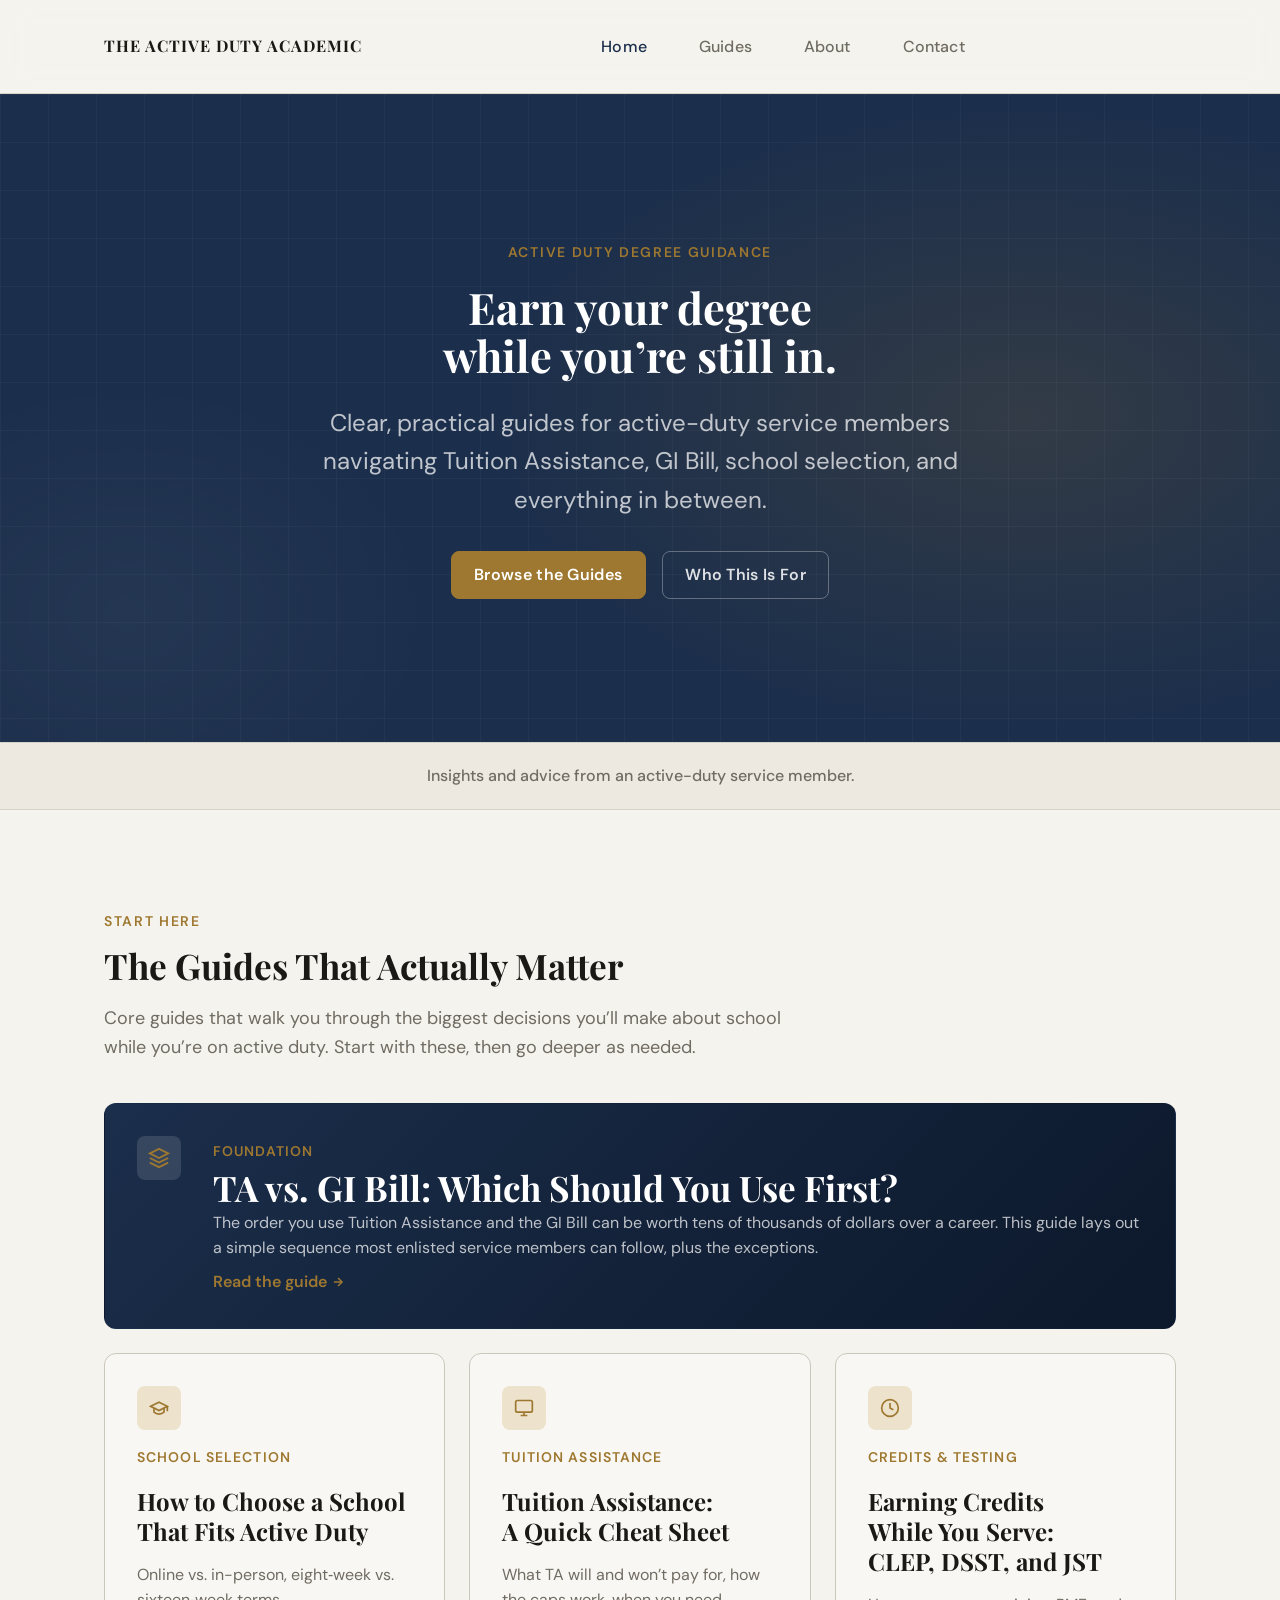
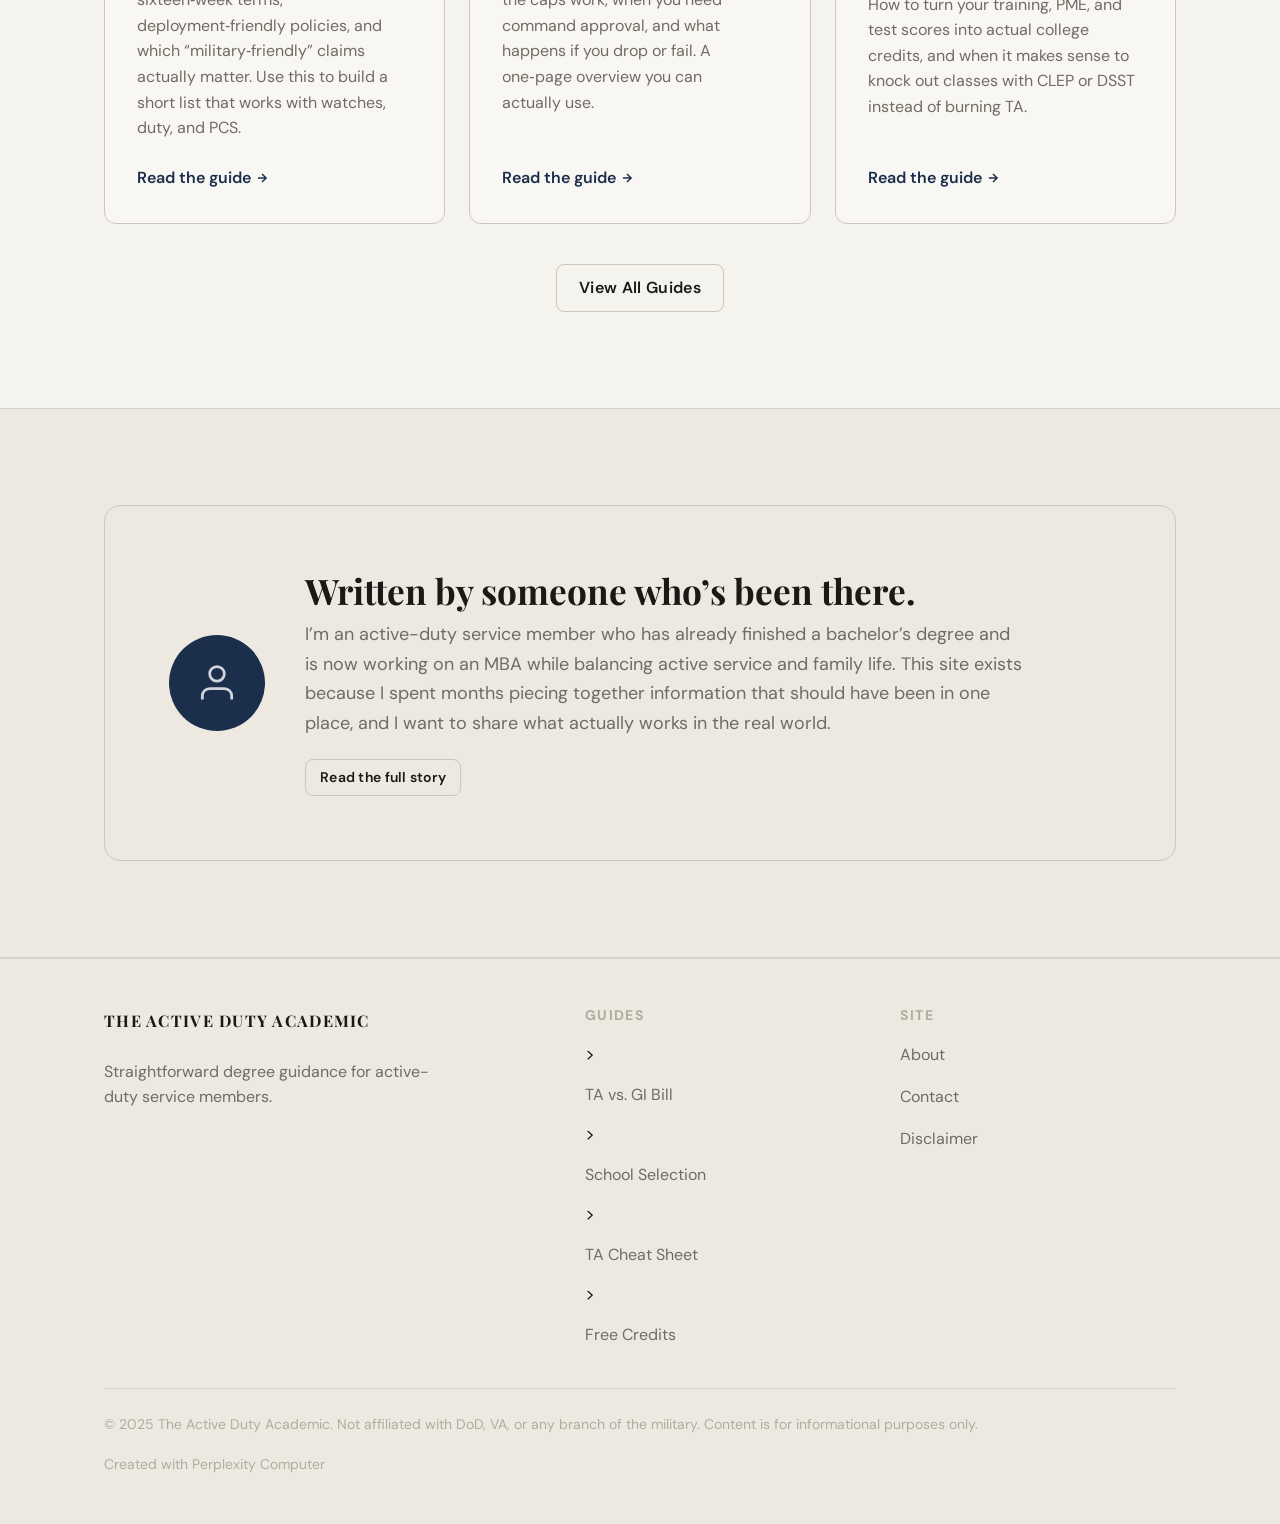
==== index.html @ 50d26c68 "changes to index footer" ====
<!DOCTYPE html>
<html lang="en" data-theme="">
<head>
  <meta name="generator" content="Perplexity Computer">
  <meta name="author" content="Perplexity Computer">
  <meta property="og:see_also" content="https://www.perplexity.ai/computer">
  <link rel="author" href="https://www.perplexity.ai/computer">
  <meta charset="UTF-8" />
  <meta name="viewport" content="width=device-width, initial-scale=1.0" />
  <title>The Active Duty Academic | Degree Guidance for Service Members</title>
  <meta
    name="description"
    content="Straightforward degree guidance for active-duty service members. Navigate TA, GI Bill, school selection, and more without the runaround."
  />

  <meta property="og:title" content="The Active Duty Academic" />
  <meta
    property="og:description"
    content="Straightforward degree guidance for active-duty service members."
  />
  <meta property="og:type" content="website" />
  <meta property="og:url" content="https://theactivedutyacademic.com" />

  <link rel="preconnect" href="https://fonts.googleapis.com" />
  <link rel="preconnect" href="https://fonts.gstatic.com" crossorigin />
  <link
    href="https://fonts.googleapis.com/css2?family=Playfair+Display:wght@600;700&family=DM+Sans:wght@300;400;500;600;700&display=swap"
    rel="stylesheet"
  />

  <link rel="stylesheet" href="assets/style.css" />

  <script type="application/ld+json">
    {
      "@context": "https://schema.org",
      "@type": "WebSite",
      "name": "The Active Duty Academic",
      "url": "https://theactivedutyacademic.com",
      "description": "Degree guidance for active-duty service members",
      "creator": {
        "@type": "SoftwareApplication",
        "name": "Perplexity Computer",
        "url": "https://www.perplexity.ai/computer"
      }
    }
  </script>
</head>
<body>
  <!-- HEADER -->
  <header class="site-header" id="site-header">
    <div class="container">
      <nav class="nav-inner" aria-label="Main navigation">
        <a href="index.html" class="site-logo" aria-label="The Active Duty Academic Home">
          <span class="site-logo-wordmark">The Active Duty Academic</span>
        </a>

        <ul class="nav-links" id="nav-links" role="list">
          <li><a href="index.html" class="active">Home</a></li>
          <!-- Scrolls down to the core guides section on this page -->
          <li><a href="index.html#core-guides">Guides</a></li>
          <li><a href="about.html">About</a></li>
          <li><a href="contact.html">Contact</a></li>
        </ul>

        <div class="nav-actions">
          <button
            class="menu-toggle"
            id="menu-toggle"
            aria-label="Open navigation menu"
            aria-expanded="false"
            aria-controls="nav-links"
          >
            <svg width="22" height="22" viewBox="0 0 24 24" fill="none" stroke="currentColor" stroke-width="2" aria-hidden="true">
              <path d="M4 6h16M4 12h16M4 18h16"></path>
            </svg>
          </button>
        </div>
      </nav>
    </div>
  </header>

  <main>
    <!-- HERO -->
    <section class="hero">
      <div class="container">
        <div class="hero-inner">
          <div class="hero-content">
            <span class="hero-eyebrow">Active Duty Degree Guidance</span>
            <h1 class="hero-title">Earn your degree while you’re still in.</h1>
            <p class="hero-subtitle">
              Clear, practical guides for active-duty service members navigating Tuition Assistance, GI Bill,
              school selection, and everything in between.
            </p>

            <div class="hero-actions">
              <!-- Scrolls to guides section on this page -->
              <a href="#core-guides" class="btn btn-primary">Browse the Guides</a>
              <a href="about.html" class="btn btn-outline">Who This Is For</a>
            </div>
          </div>
        </div>
      </div>
    </section>

    <!-- TRUST BAR -->
    <div class="trust-bar">
      <div class="container">
        <p class="trust-single-line">
          Insights and advice from an active-duty service member.
        </p>
      </div>
    </div>

    <!-- CORE GUIDES -->
    <section class="section" id="core-guides">
      <div class="container">
        <div class="section-header reveal">
          <span class="section-eyebrow">Start Here</span>
          <h2 class="section-title">The Guides That Actually Matter</h2>
          <p class="section-subtitle">
            Core guides that walk you through the biggest decisions you’ll make about school while you’re on active duty.
            Start with these, then go deeper as needed.
          </p>
        </div>

        <div class="guides-grid">
          <!-- Featured card: TA vs GI Bill -->
          <article class="guide-card guide-card--featured reveal">
            <div>
              <div class="guide-card-icon">
                <svg width="22" height="22" viewBox="0 0 24 24" fill="none" stroke="currentColor" stroke-width="2" aria-hidden="true">
                  <path d="M12 2L2 7l10 5 10-5-10-5z"></path>
                  <path d="M2 17l10 5 10-5"></path>
                  <path d="M2 12l10 5 10-5"></path>
                </svg>
              </div>
            </div>
            <div>
              <span class="guide-card-tag">Foundation</span>
              <h3 class="guide-card-title">TA vs. GI Bill: Which Should You Use First?</h3>
              <p class="guide-card-excerpt">
                The order you use Tuition Assistance and the GI Bill can be worth tens of thousands of dollars over a career.
                This guide lays out a simple sequence most enlisted service members can follow, plus the exceptions.
              </p>
              <a href="Posts/ta-vs-gi-bill.html" class="guide-card-link">
                Read the guide
                <svg width="14" height="14" viewBox="0 0 24 24" fill="none" stroke="currentColor" stroke-width="2.5" aria-hidden="true">
                  <path d="M5 12h14M12 5l7 7-7 7"></path>
                </svg>
              </a>
            </div>
          </article>

          <!-- School Selection card -->
          <article class="guide-card reveal">
            <div class="guide-card-icon">
              <svg width="20" height="20" viewBox="0 0 24 24" fill="none" stroke="currentColor" stroke-width="2" aria-hidden="true">
                <path d="M22 10v6M2 10l10-5 10 5-10 5-10-5z"></path>
                <path d="M6 12v5c3 3 9 3 12 0v-5"></path>
              </svg>
            </div>
            <span class="guide-card-tag">School Selection</span>
            <h3 class="guide-card-title">How to Choose a School That Fits Active Duty</h3>
            <p class="guide-card-excerpt">
              Online vs. in-person, eight‑week vs. sixteen‑week terms, deployment‑friendly policies, and which “military‑friendly” claims actually matter.
              Use this to build a short list that works with watches, duty, and PCS.
            </p>
            <a href="Posts/school-selection.html" class="guide-card-link">
              Read the guide
              <svg width="14" height="14" viewBox="0 0 24 24" fill="none" stroke="currentColor" stroke-width="2.5" aria-hidden="true">
                <path d="M5 12h14M12 5l7 7-7 7"></path>
              </svg>
            </a>
          </article>

          <!-- TA cheat sheet card -->
          <article class="guide-card reveal">
            <div class="guide-card-icon">
              <svg width="20" height="20" viewBox="0 0 24 24" fill="none" stroke="currentColor" stroke-width="2" aria-hidden="true">
                <rect x="2" y="3" width="20" height="14" rx="2"></rect>
                <path d="M8 21h8M12 17v4"></path>
              </svg>
            </div>
            <span class="guide-card-tag">Tuition Assistance</span>
            <h3 class="guide-card-title">Tuition Assistance: A Quick Cheat Sheet</h3>
            <p class="guide-card-excerpt">
              What TA will and won’t pay for, how the caps work, when you need command approval, and what happens if you drop or fail.
              A one‑page overview you can actually use.
            </p>
            <a href="Posts/ta-how-it-works.html" class="guide-card-link">
              Read the guide
              <svg width="14" height="14" viewBox="0 0 24 24" fill="none" stroke="currentColor" stroke-width="2.5" aria-hidden="true">
                <path d="M5 12h14M12 5l7 7-7 7"></path>
              </svg>
            </a>
          </article>

          <!-- Credits & Testing card (placeholder) -->
          <article class="guide-card reveal">
            <div class="guide-card-icon">
              <svg width="20" height="20" viewBox="0 0 24 24" fill="none" stroke="currentColor" stroke-width="2" aria-hidden="true">
                <circle cx="12" cy="12" r="10"></circle>
                <polyline points="12 6 12 12 16 14"></polyline>
              </svg>
            </div>
            <span class="guide-card-tag">Credits &amp; Testing</span>
            <h3 class="guide-card-title">Earning Credits While You Serve: CLEP, DSST, and JST</h3>
            <p class="guide-card-excerpt">
              How to turn your training, PME, and test scores into actual college credits, and when it makes sense to knock out classes with CLEP or DSST instead of burning TA.
            </p>
            <a href="#" class="guide-card-link">
              Read the guide
              <svg width="14" height="14" viewBox="0 0 24 24" fill="none" stroke="currentColor" stroke-width="2.5" aria-hidden="true">
                <path d="M5 12h14M12 5l7 7-7 7"></path>
              </svg>
            </a>
          </article>
        </div>

        <div style="margin-top: var(--space-10); text-align: center;">
          <a href="#core-guides" class="btn btn-outline">View All Guides</a>
        </div>
      </div>
    </section>

    <!-- ABOUT STRIP -->
    <section class="section" style="background: var(--color-surface-offset); border-block: 1px solid var(--color-divider);">
      <div class="container">
        <div class="about-strip reveal">
          <div class="about-strip-avatar">
            <svg width="44" height="44" viewBox="0 0 24 24" fill="none" stroke="currentColor" stroke-width="1.5" aria-hidden="true">
              <path d="M20 21v-2a4 4 0 0 0-4-4H8a4 4 0 0 0-4 4v2"></path>
              <circle cx="12" cy="7" r="4"></circle>
            </svg>
          </div>
          <div class="about-strip-content">
            <h2 class="about-strip-name">Written by someone who’s been there.</h2>
            <p class="about-strip-bio">
              I’m an active-duty service member who has already finished a bachelor’s degree and is now working on an MBA
              while balancing active service and family life. This site exists because I spent months piecing together
              information that should have been in one place, and I want to share what actually works in the real world.
            </p>
            <a href="about.html" class="btn btn-outline btn-sm">Read the full story</a>
          </div>
        </div>
      </div>
    </section>
  </main>

  <!-- FOOTER -->
  <footer class="site-footer">
    <div class="container">
      <div class="footer-inner">
        <div class="footer-brand">
          <a href="index.html" class="site-logo" style="display: inline-flex; margin-bottom: var(--space-3);">
            <span class="site-logo-wordmark footer-logo-wordmark">The Active Duty Academic</span>
          </a>
          <p>Straightforward degree guidance for active-duty service members.</p>
        </div>

        <div class="footer-col">
  <h4 class="footer-heading">Guides</h4>
  <ul class="footer-links">
    ><a href="Posts/ta-vs-gi-bill.html">TA vs. GI Bill</a></li>
    ><a href="Posts/school-selection.html">School Selection</a></li>
    ><a href="Posts/ta-how-it-works.html">TA Cheat Sheet</a></li>
    ><a href="#">Free Credits</a></li>
  </ul>
</div>

        <div class="footer-col">
          <h4>Site</h4>
          <ul role="list">
            <li><a href="about.html">About</a></li>
            <li><a href="contact.html">Contact</a></li>
            <li><a href="disclaimer.html">Disclaimer</a></li>
          </ul>
        </div>
      </div>

      <div class="footer-bottom">
        <p id="disclaimer">
          &copy; 2025 The Active Duty Academic. Not affiliated with DoD, VA, or any branch of the military.
          Content is for informational purposes only.
        </p>
        <a href="https://www.perplexity.ai/computer" target="_blank" rel="noopener noreferrer">Created with Perplexity Computer</a>
      </div>
    </div>
  </footer>

  <script>
    // Lock site to light theme
    document.documentElement.setAttribute("data-theme", "light");

    // Sticky header shadow
    const header = document.getElementById("site-header");
    window.addEventListener(
      "scroll",
      () => {
        header.classList.toggle("scrolled", window.scrollY > 8);
      },
      { passive: true }
    );

    // Mobile menu
    const menuToggle = document.getElementById("menu-toggle");
    const navLinks = document.getElementById("nav-links");
    if (menuToggle && navLinks) {
      menuToggle.addEventListener("click", () => {
        const open = navLinks.classList.toggle("open");
        menuToggle.setAttribute("aria-expanded", String(open));
      });
    }

    // Scroll reveal
    const observer = new IntersectionObserver(
      (entries) => {
        entries.forEach((e) => {
          if (e.isIntersecting) {
            e.target.classList.add("visible");
            observer.unobserve(e.target);
          }
        });
      },
      { threshold: 0.12 }
    );

    document.querySelectorAll(".reveal").forEach((el) => observer.observe(el));
  </script>
</body>
</html>
---- assets/style.css ----
/*
  THE ACTIVE DUTY ACADEMIC
  Global Stylesheet
  Brand: Authoritative / peer-to-peer / clear, no-fluff
  Palette: Navy ink / warm sand / brass accent
  Fonts: Playfair Display (display), DM Sans (body)
*/

/* =========================
   DESIGN TOKENS
========================= */
:root {
  --text-xs: clamp(0.75rem, 0.7rem + 0.25vw, 0.875rem);
  --text-sm: clamp(0.875rem, 0.8rem + 0.35vw, 1rem);
  --text-base: clamp(1rem, 0.95rem + 0.25vw, 1.125rem);
  --text-lg: clamp(1.125rem, 1rem + 0.75vw, 1.5rem);
  --text-xl: clamp(1.5rem, 1.2rem + 1.25vw, 2.25rem);
  --text-2xl: clamp(2rem, 1.2rem + 2.5vw, 3.5rem);
  --text-3xl: clamp(2.5rem, 1rem + 4vw, 5rem);
  --text-hero: clamp(3rem, 0.5rem + 7vw, 8rem);

  --space-1: 0.25rem;
  --space-2: 0.5rem;
  --space-3: 0.75rem;
  --space-4: 1rem;
  --space-5: 1.25rem;
  --space-6: 1.5rem;
  --space-8: 2rem;
  --space-10: 2.5rem;
  --space-12: 3rem;
  --space-16: 4rem;
  --space-20: 5rem;
  --space-24: 6rem;
  --space-32: 8rem;

  --radius-sm: 0.25rem;
  --radius-md: 0.5rem;
  --radius-lg: 0.75rem;
  --radius-xl: 1rem;
  --radius-full: 9999px;

  --transition-interactive: 180ms cubic-bezier(0.16, 1, 0.3, 1);

  --content-narrow: 640px;
  --content-default: 960px;
  --content-wide: 1200px;

  --font-display: "Playfair Display", Georgia, serif;
  --font-body: "DM Sans", "Helvetica Neue", sans-serif;
}

/* LIGHT MODE */
:root,
[data-theme="light"] {
  --color-bg: #f5f3ee;
  --color-surface: #f9f7f3;
  --color-surface-2: #fdfcfa;
  --color-surface-offset: #ede9e1;
  --color-surface-offset-2: #e4dfd5;
  --color-divider: #d8d3c8;
  --color-border: #ccc7bb;

  --color-text: #1a1915;
  --color-text-muted: #706c63;
  --color-text-faint: #b0ac9f;
  --color-text-inverse: #f9f7f3;

  --color-primary: #1b2e4b;
  --color-primary-hover: #142338;
  --color-primary-active: #0d1824;
  --color-primary-highlight: #c8d3e0;

  --color-accent: #9e7830;
  --color-accent-hover: #7d5e24;
  --color-accent-active: #5c4519;
  --color-accent-highlight: #ede2cc;

  --color-success: #2e6b3e;
  --color-error: #8b2530;

  --shadow-sm: 0 1px 3px rgba(26, 25, 21, 0.07);
  --shadow-md: 0 4px 12px rgba(26, 25, 21, 0.1);
  --shadow-lg: 0 12px 32px rgba(26, 25, 21, 0.14);
}

/* DARK MODE (not used, but kept for future-proofing) */
[data-theme="dark"] {
  --color-bg: #10131a;
  --color-surface: #151a23;
  --color-surface-2: #1b212c;
  --color-surface-offset: #1e2535;
  --color-surface-offset-2: #232b3d;
  --color-divider: #252d3d;
  --color-border: #2e3850;

  --color-text: #d4d0c8;
  --color-text-muted: #a6a196;
  --color-text-faint: #737068;
  --color-text-inverse: #1a1915;

  --color-primary: #5b7fa8;
  --color-primary-hover: #4a6a8f;
  --color-primary-active: #385475;
  --color-primary-highlight: #1e2d3d;

  --color-accent: #c4994a;
  --color-accent-hover: #d4ab5d;
  --color-accent-active: #e0bf78;
  --color-accent-highlight: #2e2516;

  --color-success: #4e9960;
  --color-error: #c4545a;

  --shadow-sm: 0 1px 3px rgba(0, 0, 0, 0.25);
  --shadow-md: 0 4px 12px rgba(0, 0, 0, 0.35);
  --shadow-lg: 0 12px 32px rgba(0, 0, 0, 0.45);
}

@media (prefers-color-scheme: dark) {
  :root:not([data-theme]) {
    --color-bg: #10131a;
    --color-surface: #151a23;
    --color-surface-2: #1b212c;
    --color-surface-offset: #1e2535;
    --color-surface-offset-2: #232b3d;
    --color-divider: #252d3d;
    --color-border: #2e3850;

    --color-text: #d4d0c8;
    --color-text-muted: #a6a196;
    --color-text-faint: #737068;
    --color-text-inverse: #1a1915;

    --color-primary: #5b7fa8;
    --color-primary-hover: #4a6a8f;
    --color-primary-active: #385475;
    --color-primary-highlight: #1e2d3d;

    --color-accent: #c4994a;
    --color-accent-hover: #d4ab5d;
    --color-accent-active: #e0bf78;
    --color-accent-highlight: #2e2516;

    --color-success: #4e9960;
    --color-error: #c4545a;

    --shadow-sm: 0 1px 3px rgba(0, 0, 0, 0.25);
    --shadow-md: 0 4px 12px rgba(0, 0, 0, 0.35);
    --shadow-lg: 0 12px 32px rgba(0, 0, 0, 0.45);
  }
}

/* =========================
   BASE RESET
========================= */
*,
*::before,
*::after {
  box-sizing: border-box;
  margin: 0;
  padding: 0;
}

html {
  -webkit-text-size-adjust: none;
  -moz-text-size-adjust: none;
  text-size-adjust: none;
  -webkit-font-smoothing: antialiased;
  -moz-osx-font-smoothing: grayscale;
  text-rendering: optimizeLegibility;
  scroll-behavior: smooth;
  scroll-padding-top: var(--space-16);
}

body {
  min-height: 100dvh;
  line-height: 1.65;
  font-family: var(--font-body);
  font-size: var(--text-base);
  color: var(--color-text);
  background-color: var(--color-bg);
  transition: background-color 0.25s ease, color 0.25s ease;
}

img,
picture,
video,
canvas,
svg {
  display: block;
  max-width: 100%;
  height: auto;
}

ul[role="list"],
ol[role="list"] {
  list-style: none;
}

input,
button,
textarea,
select {
  font: inherit;
  color: inherit;
}

h1,
h2,
h3,
h4,
h5,
h6 {
  text-wrap: balance;
  line-height: 1.2;
  font-family: var(--font-display);
}

p,
li,
figcaption {
  text-wrap: pretty;
}

a {
  color: inherit;
  text-decoration: none;
}

::selection {
  background: color-mix(in oklab, var(--color-accent) 25%, transparent);
  color: var(--color-text);
}

:focus-visible {
  outline: 2px solid var(--color-accent);
  outline-offset: 3px;
  border-radius: var(--radius-sm);
}

@media (prefers-reduced-motion: reduce) {
  *,
  *::before,
  *::after {
    animation-duration: 0.01ms !important;
    transition-duration: 0.01ms !important;
    scroll-behavior: auto !important;
  }
}

button {
  cursor: pointer;
  background: none;
  border: none;
}

a,
button,
[role="button"] {
  transition:
    color var(--transition-interactive),
    background var(--transition-interactive),
    border-color var(--transition-interactive),
    box-shadow var(--transition-interactive),
    opacity var(--transition-interactive);
}

.sr-only {
  position: absolute;
  width: 1px;
  height: 1px;
  padding: 0;
  margin: -1px;
  overflow: hidden;
  clip: rect(0, 0, 0, 0);
  white-space: nowrap;
  border-width: 0;
}

/* =========================
   LAYOUT UTILITIES
========================= */
.container {
  width: 100%;
  max-width: var(--content-wide);
  margin-inline: auto;
  padding-inline: clamp(var(--space-6), 5vw, var(--space-16));
}

.container--wide {
  max-width: var(--content-wide);
}

.container--narrow {
  max-width: var(--content-narrow);
}

.section {
  padding-block: clamp(var(--space-12), 8vw, var(--space-24));
}

/* =========================
   HEADER / NAV
========================= */
.site-header {
  position: sticky;
  top: 0;
  z-index: 50;
  background: color-mix(in oklab, var(--color-bg) 92%, transparent);
  backdrop-filter: blur(14px);
  -webkit-backdrop-filter: blur(14px);
  border-bottom: 1px solid var(--color-divider);
  transition: box-shadow 0.3s ease;
}

.site-header.scrolled {
  box-shadow: var(--shadow-sm);
}

.nav-inner {
  display: flex;
  align-items: center;
  justify-content: space-between;
  height: clamp(3rem, 6vw, 4rem);
  gap: var(--space-6);
}

/* Wordmark logo */
.site-logo {
  display: inline-flex;
  align-items: center;
  text-decoration: none;
}

.site-logo-wordmark {
  font-family: var(--font-display);
  font-size: var(--text-sm);
  font-weight: 700;
  letter-spacing: 0.06em;
  text-transform: uppercase;
  color: var(--color-text);
  white-space: nowrap;
}

.footer-logo-wordmark {
  font-size: var(--text-sm);
  letter-spacing: 0.08em;
}

/* Nav links */
.nav-links {
  display: flex;
  align-items: center;
  gap: var(--space-6);
  list-style: none;
}

.nav-links a {
  font-size: var(--text-sm);
  font-weight: 500;
  color: var(--color-text-muted);
  letter-spacing: 0.01em;
}

.nav-links a:hover {
  color: var(--color-text);
}

.nav-links a.active {
  color: var(--color-primary);
}

/* Nav actions */
.nav-actions {
  display: flex;
  align-items: center;
  gap: var(--space-3);
}

/* Mobile menu */
.menu-toggle {
  display: none;
  padding: var(--space-2);
  color: var(--color-text-muted);
}

.menu-toggle:hover {
  color: var(--color-text);
}

@media (max-width: 768px) {
  .nav-links {
    display: none;
    position: fixed;
    inset: 0;
    top: 4rem;
    flex-direction: column;
    align-items: center;
    justify-content: flex-start;
    padding-top: var(--space-10);
    gap: var(--space-8);
    background: var(--color-bg);
    z-index: 40;
  }

  .nav-links.open {
    display: flex;
  }

  .nav-links a {
    font-size: var(--text-lg);
  }

  .menu-toggle {
    display: flex;
  }
}

/* =========================
   BUTTONS
========================= */
.btn {
  display: inline-flex;
  align-items: center;
  gap: var(--space-2);
  padding: 0.6em 1.4em;
  font-size: var(--text-sm);
  font-weight: 600;
  letter-spacing: 0.02em;
  border-radius: var(--radius-md);
  border: 1.5px solid transparent;
  white-space: nowrap;
}

.btn-primary {
  background: var(--color-accent);
  color: #fff;
  border-color: var(--color-accent);
}

.btn-primary:hover {
  background: var(--color-accent-hover);
  border-color: var(--color-accent-hover);
}

.btn-outline {
  background: transparent;
  color: var(--color-text);
  border-color: var(--color-border);
}

.btn-outline:hover {
  background: var(--color-surface-offset);
  border-color: var(--color-text-muted);
}

.btn-ghost {
  background: transparent;
  color: var(--color-text-muted);
  border-color: transparent;
  padding-inline: var(--space-3);
}

.btn-ghost:hover {
  color: var(--color-text);
  background: var(--color-surface-offset);
}

.btn-sm {
  font-size: var(--text-xs);
  padding: 0.45em 1em;
}

/* =========================
   HERO
========================= */
.hero {
  position: relative;
  min-height: 72vh;
  display: flex;
  align-items: center;
  justify-content: center;
  overflow: hidden;
  background: var(--color-primary);
  color: var(--color-text-inverse);
}

.hero::before {
  content: "";
  position: absolute;
  inset: 0;
  background:
    radial-gradient(ellipse 60% 70% at 80% 50%, rgba(158, 120, 48, 0.18) 0%, transparent 70%),
    radial-gradient(ellipse 40% 60% at 10% 80%, rgba(255, 255, 255, 0.04) 0%, transparent 60%);
  pointer-events: none;
}

.hero::after {
  content: "";
  position: absolute;
  inset: 0;
  background-image:
    linear-gradient(rgba(255, 255, 255, 0.03) 1px, transparent 1px),
    linear-gradient(90deg, rgba(255, 255, 255, 0.03) 1px, transparent 1px);
  background-size: 48px 48px;
  pointer-events: none;
}

.hero-inner {
  position: relative;
  z-index: 2;
  display: flex;
  align-items: center;
  justify-content: center;
  min-height: 70vh;
}

.hero-content {
  max-width: 640px;
}

.hero-eyebrow {
  display: inline-block;
  font-family: var(--font-body);
  font-size: var(--text-xs);
  font-weight: 600;
  letter-spacing: 0.12em;
  text-transform: uppercase;
  color: var(--color-accent);
  margin-bottom: var(--space-5);
}

.hero-title {
  font-size: var(--text-3xl);
  font-weight: 700;
  line-height: 1.1;
  color: #fff;
  margin-bottom: var(--space-6);
}

@media (min-width: 1024px) {
  .hero-title {
    font-size: clamp(2.6rem, 3.4vw, 3.4rem);
  }
}

.hero-subtitle {
  font-size: var(--text-lg);
  color: rgba(255, 255, 255, 0.72);
  line-height: 1.6;
  margin-bottom: var(--space-8);
  font-family: var(--font-body);
  font-weight: 400;
  max-width: 46ch;
}

.hero-actions {
  display: flex;
  flex-wrap: wrap;
  gap: var(--space-4);
}

.hero .btn-primary {
  background: var(--color-accent);
  border-color: var(--color-accent);
  color: #fff;
}

.hero .btn-primary:hover {
  background: var(--color-accent-hover);
  border-color: var(--color-accent-hover);
}

.hero .btn-outline {
  background: transparent;
  border-color: rgba(255, 255, 255, 0.3);
  color: rgba(255, 255, 255, 0.85);
}

.hero .btn-outline:hover {
  border-color: rgba(255, 255, 255, 0.6);
  background: rgba(255, 255, 255, 0.07);
}

@media (max-width: 768px) {
  .hero-inner {
    justify-content: flex-start;
    min-height: auto;
    padding-block: var(--space-16);
  }

  .hero-content {
    max-width: 100%;
  }
}

/* Center hero content on wide screens */
@media (min-width: 1024px) {
  .hero-content {
    max-width: 700px;
    margin-inline: auto;
    text-align: center;
  }

  .hero-actions {
    justify-content: center;
  }
}

/* =========================
   TRUST BAR
========================= */
.trust-bar {
  background: var(--color-surface-offset);
  border-block: 1px solid var(--color-divider);
  padding-block: var(--space-5);
}

.trust-single-line {
  text-align: center;
  font-size: var(--text-sm);
  font-weight: 500;
  color: var(--color-text-muted);
}

/* =========================
   SECTION HEADINGS
========================= */
.section-header {
  margin-bottom: var(--space-10);
}

.section-eyebrow {
  display: inline-block;
  font-size: var(--text-xs);
  font-weight: 600;
  letter-spacing: 0.12em;
  text-transform: uppercase;
  color: var(--color-accent);
  margin-bottom: var(--space-3);
}

.section-title {
  font-size: var(--text-xl);
  font-weight: 700;
  color: var(--color-text);
  margin-bottom: var(--space-4);
}

.section-subtitle {
  font-size: var(--text-base);
  color: var(--color-text-muted);
  max-width: 60ch;
  line-height: 1.65;
  font-family: var(--font-body);
}

/* =========================
   GUIDE CARDS
========================= */
.guides-grid {
  display: grid;
  grid-template-columns: repeat(auto-fill, minmax(280px, 1fr));
  gap: var(--space-6);
}

.guide-card {
  background: var(--color-surface);
  border: 1px solid var(--color-border);
  border-radius: var(--radius-lg);
  padding: var(--space-8);
  display: flex;
  flex-direction: column;
  gap: var(--space-4);
  transition:
    box-shadow var(--transition-interactive),
    transform var(--transition-interactive),
    border-color var(--transition-interactive);
}

.guide-card:hover {
  box-shadow: var(--shadow-md);
  transform: translateY(-2px);
  border-color: var(--color-text-faint);
}

.guide-card-icon {
  width: 44px;
  height: 44px;
  border-radius: var(--radius-md);
  background: var(--color-accent-highlight);
  display: flex;
  align-items: center;
  justify-content: center;
  color: var(--color-accent);
  flex-shrink: 0;
}

.guide-card-tag {
  font-size: var(--text-xs);
  font-weight: 600;
  letter-spacing: 0.08em;
  text-transform: uppercase;
  color: var(--color-accent);
}

.guide-card-title {
  font-size: var(--text-lg);
  font-weight: 700;
  color: var(--color-text);
  line-height: 1.25;
}

.guide-card-excerpt {
  font-size: var(--text-sm);
  color: var(--color-text-muted);
  line-height: 1.6;
  flex: 1;
  font-family: var(--font-body);
}

.guide-card-link {
  display: inline-flex;
  align-items: center;
  gap: var(--space-1);
  font-size: var(--text-sm);
  font-weight: 600;
  color: var(--color-primary);
  margin-top: var(--space-2);
}

.guide-card-link:hover {
  color: var(--color-accent);
}

.guide-card-link svg {
  transition: transform var(--transition-interactive);
}

.guide-card:hover .guide-card-link svg {
  transform: translateX(4px);
}

.guide-card--featured {
  grid-column: 1 / -1;
  flex-direction: row;
  align-items: flex-start;
  gap: var(--space-8);
  background: linear-gradient(
    135deg,
    var(--color-primary) 0%,
    color-mix(in oklab, var(--color-primary) 70%, #000) 100%
  );
  border-color: transparent;
  color: #fff;
}

.guide-card--featured .guide-card-icon {
  background: rgba(255, 255, 255, 0.12);
  color: var(--color-accent);
}

.guide-card--featured .guide-card-tag {
  color: var(--color-accent);
}

.guide-card--featured .guide-card-title {
  color: #fff;
  font-size: var(--text-xl);
}

.guide-card--featured .guide-card-excerpt {
  color: rgba(255, 255, 255, 0.72);
}

.guide-card--featured .guide-card-link {
  color: var(--color-accent);
}

.guide-card--featured .guide-card-link:hover {
  color: #fff;
}

@media (max-width: 640px) {
  .guide-card--featured {
    flex-direction: column;
  }
}

/* =========================
   ABOUT STRIP
========================= */
.about-strip {
  background: var(--color-surface-offset);
  border-radius: var(--radius-xl);
  padding: clamp(var(--space-10), 6vw, var(--space-16));
  display: grid;
  grid-template-columns: auto 1fr;
  gap: var(--space-10);
  align-items: center;
  border: 1px solid var(--color-border);
}

.about-strip-avatar {
  width: 96px;
  height: 96px;
  border-radius: var(--radius-full);
  background: var(--color-primary);
  display: flex;
  align-items: center;
  justify-content: center;
  flex-shrink: 0;
  overflow: hidden;
}

.about-strip-avatar svg {
  color: rgba(255, 255, 255, 0.8);
}

.about-strip-content .about-strip-name {
  font-size: var(--text-xl);
  font-weight: 700;
  color: var(--color-text);
  margin-bottom: var(--space-2);
}

.about-strip-bio {
  font-size: var(--text-base);
  color: var(--color-text-muted);
  line-height: 1.65;
  max-width: 60ch;
  margin-bottom: var(--space-5);
  font-family: var(--font-body);
}

@media (max-width: 640px) {
  .about-strip {
    grid-template-columns: 1fr;
    text-align: center;
  }

  .about-strip-avatar {
    margin: 0 auto;
  }

  .about-strip-bio {
    max-width: 100%;
  }
}

/* =========================
   CTA (unused for now)
========================= */
.cta-section {
  background: var(--color-primary);
  color: #fff;
  text-align: center;
  padding-block: clamp(var(--space-16), 10vw, var(--space-32));
}

.cta-section .section-eyebrow {
  color: var(--color-accent);
}

.cta-section .section-title {
  color: #fff;
}

.cta-section .section-subtitle {
  color: rgba(255, 255, 255, 0.7);
  margin-inline: auto;
}

.newsletter-form {
  display: flex;
  gap: var(--space-3);
  max-width: 440px;
  margin: var(--space-8) auto 0;
  flex-wrap: wrap;
  justify-content: center;
}

.newsletter-form input[type="email"] {
  flex: 1;
  min-width: 200px;
  padding: 0.65em 1.1em;
  border-radius: var(--radius-md);
  border: 1.5px solid rgba(255, 255, 255, 0.2);
  background: rgba(255, 255, 255, 0.1);
  color: #fff;
  font-size: var(--text-sm);
}

/* =========================
   DIVIDER
========================= */
.divider {
  height: 1px;
  background: var(--color-divider);
  margin-block: 0;
}

/* =========================
   FOOTER
========================= */
.site-footer {
  background: var(--color-surface-offset);
  border-top: 1px solid var(--color-divider);
  padding-block: var(--space-12);
}

.footer-inner {
  display: grid;
  grid-template-columns: 1.6fr 1fr 1fr;
  gap: var(--space-10);
}

.footer-brand p {
  font-size: var(--text-sm);
  color: var(--color-text-muted);
  margin-top: var(--space-3);
  line-height: 1.6;
  max-width: 32ch;
  font-family: var(--font-body);
}

.footer-col h4 {
  font-family: var(--font-body);
  font-size: var(--text-xs);
  font-weight: 700;
  letter-spacing: 0.1em;
  text-transform: uppercase;
  color: var(--color-text-faint);
  margin-bottom: var(--space-4);
}

.footer-col ul {
  list-style: none;
  display: flex;
  flex-direction: column;
  gap: var(--space-3);
}

.footer-col a {
  font-size: var(--text-sm);
  color: var(--color-text-muted);
}

.footer-col a:hover {
  color: var(--color-text);
}

.footer-bottom {
  margin-top: var(--space-10);
  padding-top: var(--space-6);
  border-top: 1px solid var(--color-divider);
  display: flex;
  align-items: center;
  justify-content: space-between;
  flex-wrap: wrap;
  gap: var(--space-4);
}

.footer-bottom p,
.footer-bottom a {
  font-size: var(--text-xs);
  color: var(--color-text-faint);
}

.footer-bottom a:hover {
  color: var(--color-text-muted);
}

@media (max-width: 768px) {
  .footer-inner {
    grid-template-columns: 1fr 1fr;
  }

  .footer-brand {
    grid-column: 1 / -1;
  }
}

@media (max-width: 480px) {
  .footer-inner {
    grid-template-columns: 1fr;
  }

  .footer-bottom {
    flex-direction: column;
    align-items: flex-start;
  }
}

/* =========================
   POSTS
========================= */
.post-header {
  padding-block: clamp(var(--space-12), 8vw, var(--space-20));
  background: var(--color-primary);
  color: #fff;
}

.post-meta {
  display: flex;
  flex-wrap: wrap;
  align-items: center;
  gap: var(--space-4);
  margin-bottom: var(--space-6);
}

.post-tag {
  display: inline-block;
  font-size: var(--text-xs);
  font-weight: 700;
  letter-spacing: 0.1em;
  text-transform: uppercase;
  color: var(--color-accent);
  background: rgba(158, 120, 48, 0.15);
  padding: 0.3em 0.8em;
  border-radius: var(--radius-full);
}

.post-date,
.post-read-time {
  font-size: var(--text-xs);
  color: rgba(255, 255, 255, 0.55);
  font-family: var(--font-body);
}

.post-title {
  font-size: var(--text-2xl);
  font-weight: 700;
  color: #fff;
  line-height: 1.15;
  margin-bottom: var(--space-6);
}

.post-subtitle {
  font-size: var(--text-lg);
  color: rgba(255, 255, 255, 0.7);
  line-height: 1.55;
  font-family: var(--font-body);
  font-weight: 400;
  max-width: 56ch;
}

.post-body {
  padding-block: clamp(var(--space-12), 8vw, var(--space-20));
}

.post-content {
  max-width: var(--content-narrow);
  margin-inline: auto;
}

.post-content h2 {
  font-size: var(--text-xl);
  font-weight: 700;
  margin-top: var(--space-12);
  margin-bottom: var(--space-4);
  color: var(--color-text);
}

.post-content h3 {
  font-size: var(--text-lg);
  font-weight: 700;
  margin-top: var(--space-8);
  margin-bottom: var(--space-3);
  color: var(--color-text);
}

.post-content p {
  font-size: var(--text-base);
  line-height: 1.75;
  color: var(--color-text);
  margin-bottom: var(--space-5);
  max-width: 66ch;
  font-family: var(--font-body);
}

.post-content ul,
.post-content ol {
  margin-bottom: var(--space-5);
  padding-left: var(--space-6);
  display: flex;
  flex-direction: column;
  gap: var(--space-2);
}

.post-content li {
  font-size: var(--text-base);
  color: var(--color-text);
  line-height: 1.65;
  font-family: var(--font-body);
}

.post-content a {
  color: var(--color-primary);
  text-decoration: underline;
  text-decoration-color: color-mix(in oklab, var(--color-primary) 40%, transparent);
  text-underline-offset: 3px;
}

/* Callout */
.callout {
  background: var(--color-accent-highlight);
  border-left: 3px solid var(--color-accent);
  padding: var(--space-5) var(--space-6);
  border-radius: 0 var(--radius-md) var(--radius-md) 0;
  margin-block: var(--space-8);
}

.callout-label {
  font-size: var(--text-xs);
  font-weight: 700;
  letter-spacing: 0.1em;
  text-transform: uppercase;
  color: var(--color-accent);
  margin-bottom: var(--space-2);
}

.callout p {
  font-size: var(--text-sm);
  color: var(--color-text);
  margin: 0;
}

/* Compare table */
.compare-table {
  width: 100%;
  border-collapse: collapse;
  margin-block: var(--space-8);
  font-size: var(--text-sm);
  font-family: var(--font-body);
}

.compare-table th {
  background: var(--color-surface-offset);
  padding: var(--space-3) var(--space-4);
  text-align: left;
  font-weight: 700;
  font-size: var(--text-xs);
  letter-spacing: 0.06em;
  text-transform: uppercase;
  color: var(--color-text-muted);
  border-bottom: 2px solid var(--color-border);
}

.compare-table td {
  padding: var(--space-3) var(--space-4);
  border-bottom: 1px solid var(--color-divider);
  color: var(--color-text);
}

.compare-table tr:last-child td {
  border-bottom: none;
}

.compare-table tr:hover td {
  background: var(--color-surface-offset);
}

/* Related posts */
.related-posts {
  margin-top: clamp(var(--space-16), 10vw, var(--space-24));
  padding-top: var(--space-10);
  border-top: 1px solid var(--color-divider);
}

.related-posts h3 {
  font-size: var(--text-lg);
  margin-bottom: var(--space-6);
  color: var(--color-text);
}

.related-grid {
  display: grid;
  grid-template-columns: repeat(auto-fill, minmax(220px, 1fr));
  gap: var(--space-5);
}

.related-card {
  background: var(--color-surface);
  border: 1px solid var(--color-border);
  border-radius: var(--radius-lg);
  padding: var(--space-5);
  transition:
    box-shadow var(--transition-interactive),
    transform var(--transition-interactive);
}

.related-card:hover {
  box-shadow: var(--shadow-sm);
  transform: translateY(-2px);
}

.related-card-tag {
  font-size: var(--text-xs);
  font-weight: 700;
  color: var(--color-accent);
  letter-spacing: 0.06em;
  text-transform: uppercase;
  margin-bottom: var(--space-2);
}

.related-card-title {
  font-size: var(--text-base);
  font-weight: 600;
  color: var(--color-text);
}

/* =========================
   ABOUT PAGE
========================= */
.about-hero {
  background: var(--color-primary);
  color: #fff;
  padding-block: clamp(var(--space-16), 10vw, var(--space-24));
  text-align: center;
}

.about-hero h1 {
  color: #fff;
  font-size: var(--text-2xl);
  margin-bottom: var(--space-4);
}

.about-hero p {
  color: rgba(255, 255, 255, 0.7);
  font-family: var(--font-body);
  max-width: 52ch;
  margin-inline: auto;
  font-size: var(--text-lg);
}

.mission-grid {
  display: grid;
  grid-template-columns: 1fr 1fr;
  gap: var(--space-10);
  align-items: start;
}

@media (max-width: 640px) {
  .mission-grid {
    grid-template-columns: 1fr;
  }
}

.mission-block h2 {
  font-size: var(--text-xl);
  margin-bottom: var(--space-4);
}

.mission-block p {
  font-size: var(--text-base);
  color: var(--color-text-muted);
  line-height: 1.7;
  margin-bottom: var(--space-4);
  font-family: var(--font-body);
  max-width: 56ch;
}

.values-list {
  display: flex;
  flex-direction: column;
  gap: var(--space-5);
  list-style: none;
}

.value-item {
  display: flex;
  gap: var(--space-4);
  align-items: flex-start;
}

.value-item-icon {
  width: 36px;
  height: 36px;
  border-radius: var(--radius-md);
  background: var(--color-accent-highlight);
  display: flex;
  align-items: center;
  justify-content: center;
  color: var(--color-accent);
  flex-shrink: 0;
  margin-top: 2px;
}

.value-item-title {
  font-weight: 700;
  font-size: var(--text-base);
  color: var(--color-text);
  margin-bottom: var(--space-1);
  font-family: var(--font-display);
}

.value-item-desc {
  font-size: var(--text-sm);
  color: var(--color-text-muted);
  line-height: 1.6;
  font-family: var(--font-body);
}

/* =========================
   CONTACT PAGE
========================= */
.contact-hero {
  background: var(--color-primary);
  color: #fff;
  padding-block: clamp(var(--space-16), 10vw, var(--space-24));
}

.contact-hero h1 {
  color: #fff;
  font-size: var(--text-2xl);
  margin-bottom: var(--space-4);
}

.contact-hero p {
  color: rgba(255, 255, 255, 0.7);
  font-family: var(--font-body);
  font-size: var(--text-lg);
  max-width: 50ch;
}

.contact-grid {
  display: grid;
  grid-template-columns: 1fr 1.4fr;
  gap: var(--space-12);
  align-items: start;
}

@media (max-width: 640px) {
  .contact-grid {
    grid-template-columns: 1fr;
  }
}

.contact-info h2 {
  font-size: var(--text-xl);
  margin-bottom: var(--space-4);
}

.contact-info p {
  color: var(--color-text-muted);
  line-height: 1.7;
  margin-bottom: var(--space-6);
  font-family: var(--font-body);
}

.contact-methods {
  display: flex;
  flex-direction: column;
  gap: var(--space-4);
}

.contact-method {
  display: flex;
  align-items: center;
  gap: var(--space-3);
  font-size: var(--text-sm);
  color: var(--color-text-muted);
}

.contact-method svg {
  color: var(--color-accent);
  flex-shrink: 0;
}

/* Contact form */
.contact-form {
  background: var(--color-surface);
  border: 1px solid var(--color-border);
  border-radius: var(--radius-xl);
  padding: var(--space-8);
  display: flex;
  flex-direction: column;
  gap: var(--space-5);
}

.form-group {
  display: flex;
  flex-direction: column;
  gap: var(--space-2);
}

.form-group label {
  font-size: var(--text-sm);
  font-weight: 600;
  color: var(--color-text);
}

.form-group input,
.form-group select,
.form-group textarea {
  padding: 0.65em 1em;
  border-radius: var(--radius-md);
  border: 1.5px solid var(--color-border);
  background: var(--color-bg);
  color: var(--color-text);
  font-size: var(--text-sm);
  font-family: var(--font-body);
}

.form-group textarea {
  resize: vertical;
  min-height: 120px;
  line-height: 1.6;
}

/* =========================
   GUIDES PAGE
========================= */
.guides-hero {
  background: var(--color-primary);
  color: #fff;
  padding-block: clamp(var(--space-16), 10vw, var(--space-24));
}

.guides-hero h1 {
  color: #fff;
  font-size: var(--text-2xl);
  margin-bottom: var(--space-4);
}

.guides-hero p {
  color: rgba(255, 255, 255, 0.7);
  font-family: var(--font-body);
  font-size: var(--text-lg);
  max-width: 52ch;
}

.guides-category {
  margin-bottom: var(--space-12);
}

.guides-category h2 {
  font-size: var(--text-xl);
  color: var(--color-text);
  margin-bottom: var(--space-6);
  padding-bottom: var(--space-4);
  border-bottom: 1px solid var(--color-divider);
  display: flex;
  align-items: center;
  gap: var(--space-3);
}

.guides-category h2 span {
  color: var(--color-accent);
}

/* =========================
   UTILITIES
========================= */
.text-accent {
  color: var(--color-accent);
}

.text-muted {
  color: var(--color-text-muted);
}

.text-center {
  text-align: center;
}

.mt-auto {
  margin-top: auto;
}

.reveal {
  opacity: 0;
  transform: translateY(18px);
  transition:
    opacity 0.5s ease,
    transform 0.5s ease;
}

.reveal.visible {
  opacity: 1;
  transform: none;
}

@media (prefers-reduced-motion: reduce) {
  .reveal {
    opacity: 1;
    transform: none;
  }
}
/* === HEADER SIZE TWEAKS ONLY === */

/* Make header a bit taller */
.site-header {
  padding-block: 0.9rem;
}

/* Make the site title a bit bigger (logo text) */
.site-logo__text {
  font-size: var(--text-base);
}

/* Make nav links slightly bigger and spaced out more */
.nav-links a {
  font-size: var(--text-sm);
  margin-left: 1.75rem;
}
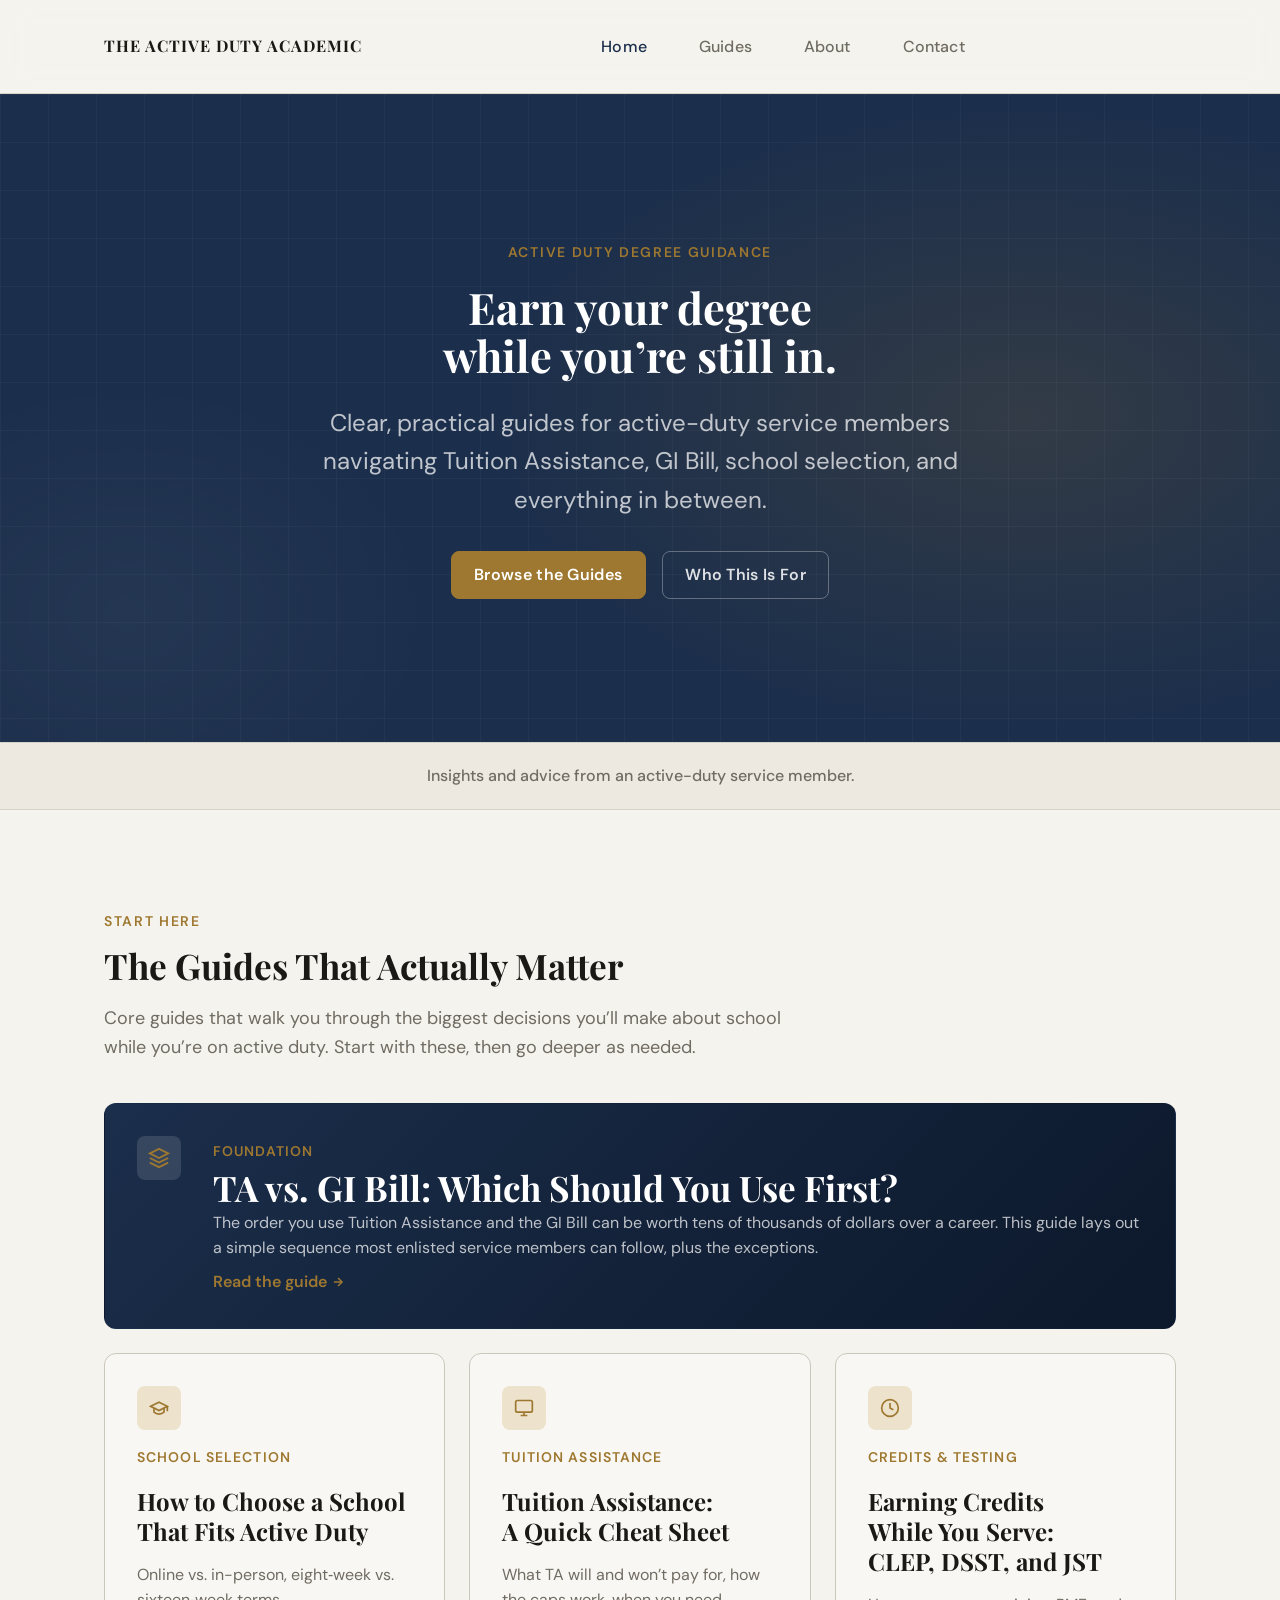
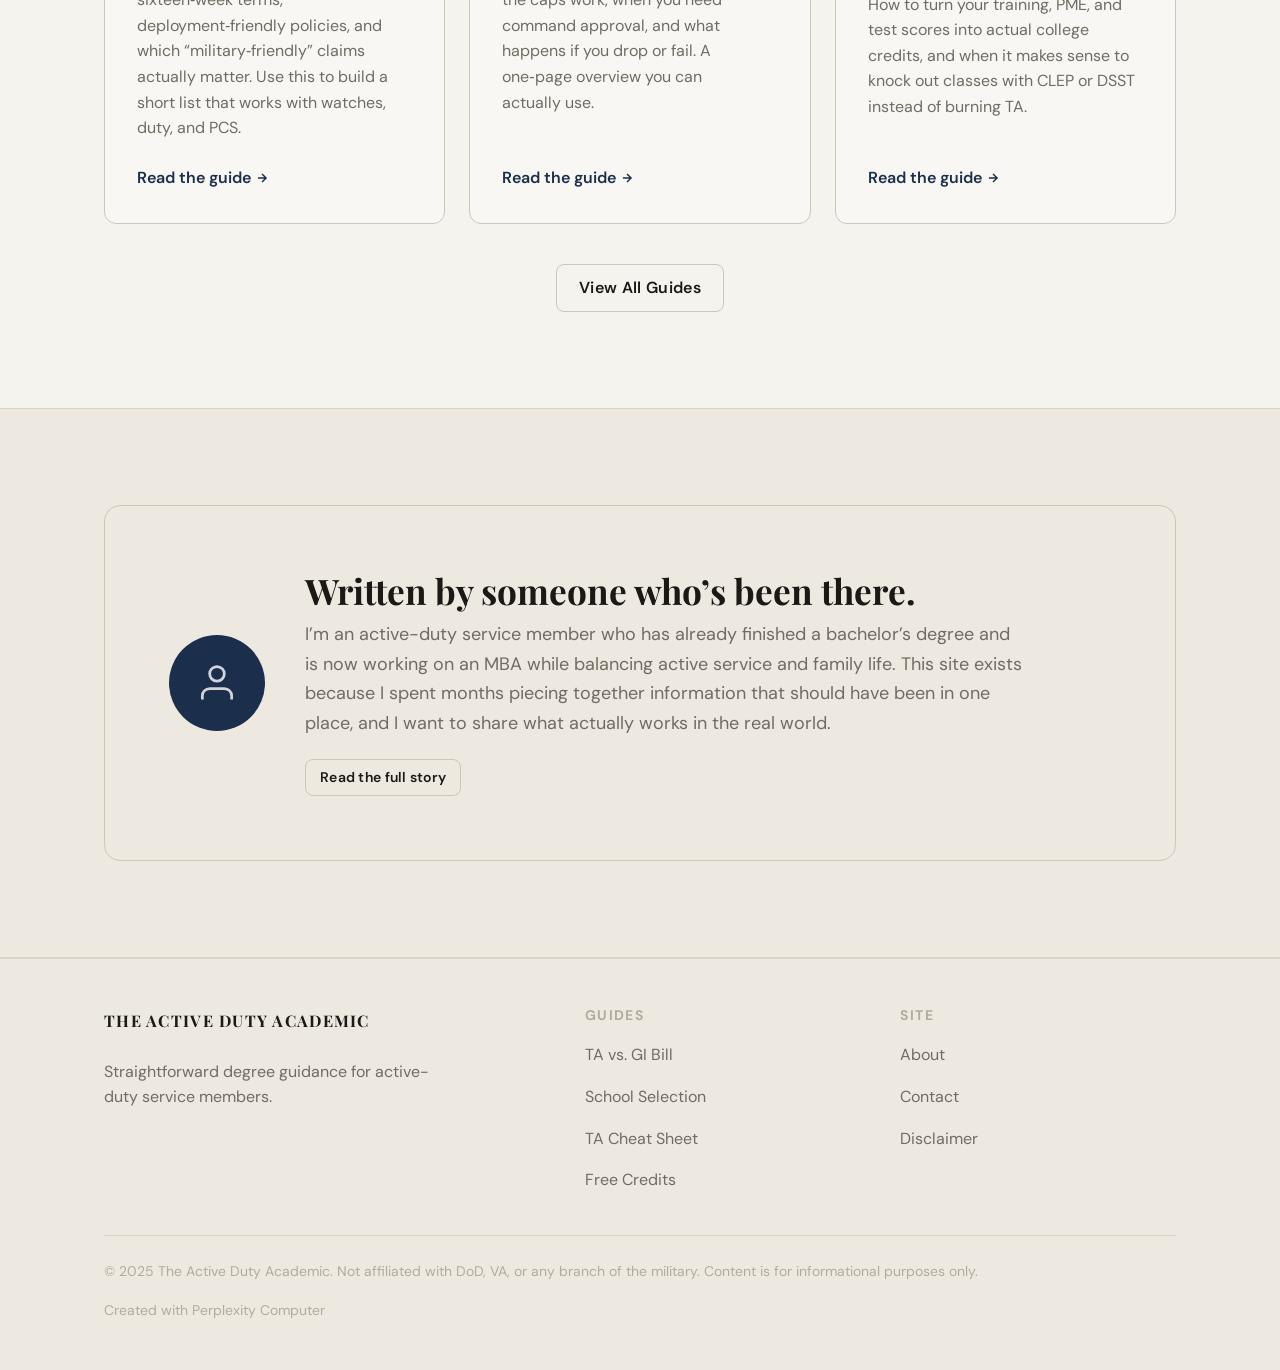
==== commit 86b5c209: "fixed issues" ====
--- a/index.html
+++ b/index.html
@@ -56,7 +56,6 @@
 
         <ul class="nav-links" id="nav-links" role="list">
           <li><a href="index.html" class="active">Home</a></li>
-          <!-- Scrolls down to the core guides section on this page -->
           <li><a href="index.html#core-guides">Guides</a></li>
           <li><a href="about.html">About</a></li>
           <li><a href="contact.html">Contact</a></li>
@@ -93,7 +92,6 @@
             </p>
 
             <div class="hero-actions">
-              <!-- Scrolls to guides section on this page -->
               <a href="#core-guides" class="btn btn-primary">Browse the Guides</a>
               <a href="about.html" class="btn btn-outline">Who This Is For</a>
             </div>
@@ -124,7 +122,7 @@
         </div>
 
         <div class="guides-grid">
-          <!-- Featured card: TA vs GI Bill -->
+          <!-- TA vs GI Bill -->
           <article class="guide-card guide-card--featured reveal">
             <div>
               <div class="guide-card-icon">
@@ -151,7 +149,7 @@
             </div>
           </article>
 
-          <!-- School Selection card -->
+          <!-- School Selection -->
           <article class="guide-card reveal">
             <div class="guide-card-icon">
               <svg width="20" height="20" viewBox="0 0 24 24" fill="none" stroke="currentColor" stroke-width="2" aria-hidden="true">
@@ -173,7 +171,7 @@
             </a>
           </article>
 
-          <!-- TA cheat sheet card -->
+          <!-- TA Cheat Sheet -->
           <article class="guide-card reveal">
             <div class="guide-card-icon">
               <svg width="20" height="20" viewBox="0 0 24 24" fill="none" stroke="currentColor" stroke-width="2" aria-hidden="true">
@@ -187,7 +185,7 @@
               What TA will and won’t pay for, how the caps work, when you need command approval, and what happens if you drop or fail.
               A one‑page overview you can actually use.
             </p>
-            <a href="Posts/ta-how-it-works.html" class="guide-card-link">
+            <a href="Posts/how-ta-works.html" class="guide-card-link">
               Read the guide
               <svg width="14" height="14" viewBox="0 0 24 24" fill="none" stroke="currentColor" stroke-width="2.5" aria-hidden="true">
                 <path d="M5 12h14M12 5l7 7-7 7"></path>
@@ -195,7 +193,7 @@
             </a>
           </article>
 
-          <!-- Credits & Testing card (placeholder) -->
+          <!-- Credits & Testing (future) -->
           <article class="guide-card reveal">
             <div class="guide-card-icon">
               <svg width="20" height="20" viewBox="0 0 24 24" fill="none" stroke="currentColor" stroke-width="2" aria-hidden="true">
@@ -259,14 +257,14 @@
         </div>
 
         <div class="footer-col">
-  <h4 class="footer-heading">Guides</h4>
-  <ul class="footer-links">
-    ><a href="Posts/ta-vs-gi-bill.html">TA vs. GI Bill</a></li>
-    ><a href="Posts/school-selection.html">School Selection</a></li>
-    ><a href="Posts/ta-how-it-works.html">TA Cheat Sheet</a></li>
-    ><a href="#">Free Credits</a></li>
-  </ul>
-</div>
+          <h4 class="footer-heading">Guides</h4>
+          <ul class="footer-links">
+            <li><a href="Posts/ta-vs-gi-bill.html">TA vs. GI Bill</a></li>
+            <li><a href="Posts/school-selection.html">School Selection</a></li>
+            <li><a href="Posts/how-ta-works.html">TA Cheat Sheet</a></li>
+            <li><a href="#">Free Credits</a></li>
+          </ul>
+        </div>
 
         <div class="footer-col">
           <h4>Site</h4>
@@ -289,10 +287,8 @@
   </footer>
 
   <script>
-    // Lock site to light theme
     document.documentElement.setAttribute("data-theme", "light");
 
-    // Sticky header shadow
     const header = document.getElementById("site-header");
     window.addEventListener(
       "scroll",
@@ -302,7 +298,6 @@
       { passive: true }
     );
 
-    // Mobile menu
     const menuToggle = document.getElementById("menu-toggle");
     const navLinks = document.getElementById("nav-links");
     if (menuToggle && navLinks) {
@@ -312,7 +307,6 @@
       });
     }
 
-    // Scroll reveal
     const observer = new IntersectionObserver(
       (entries) => {
         entries.forEach((e) => {
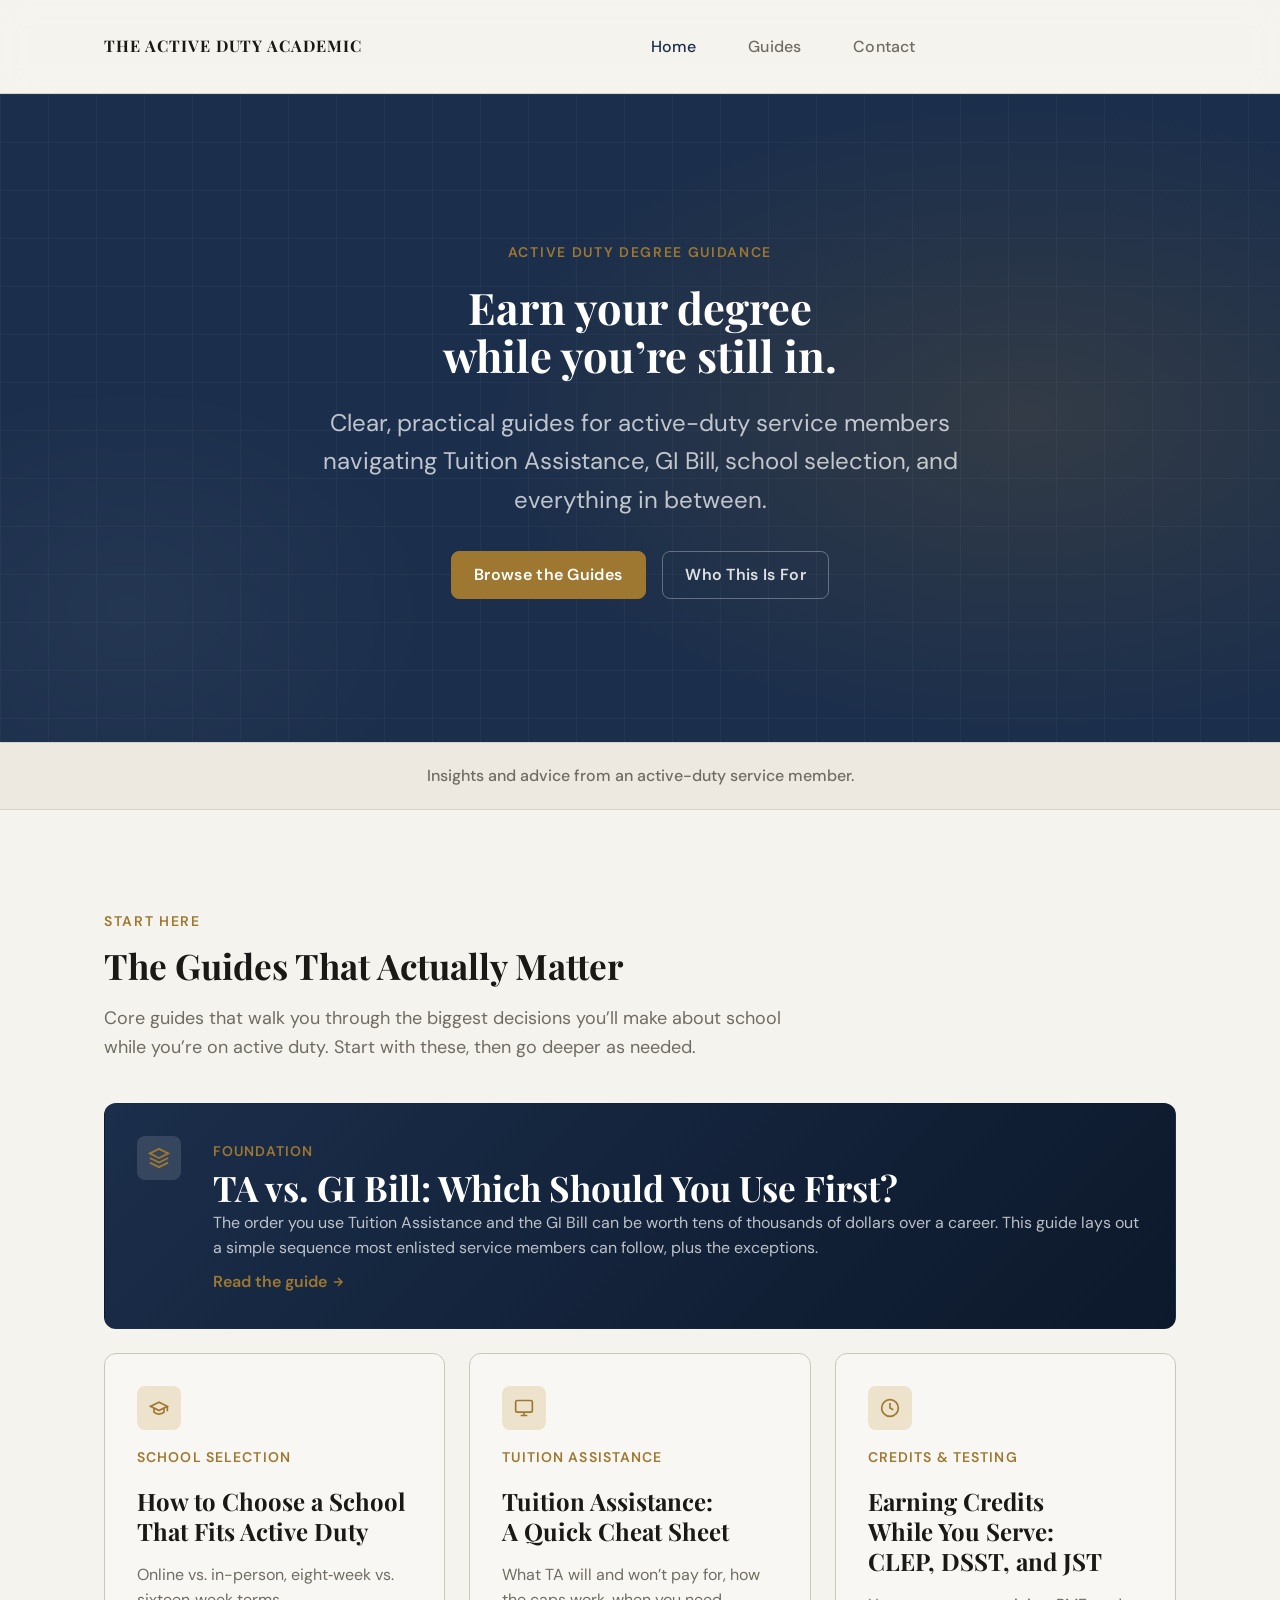
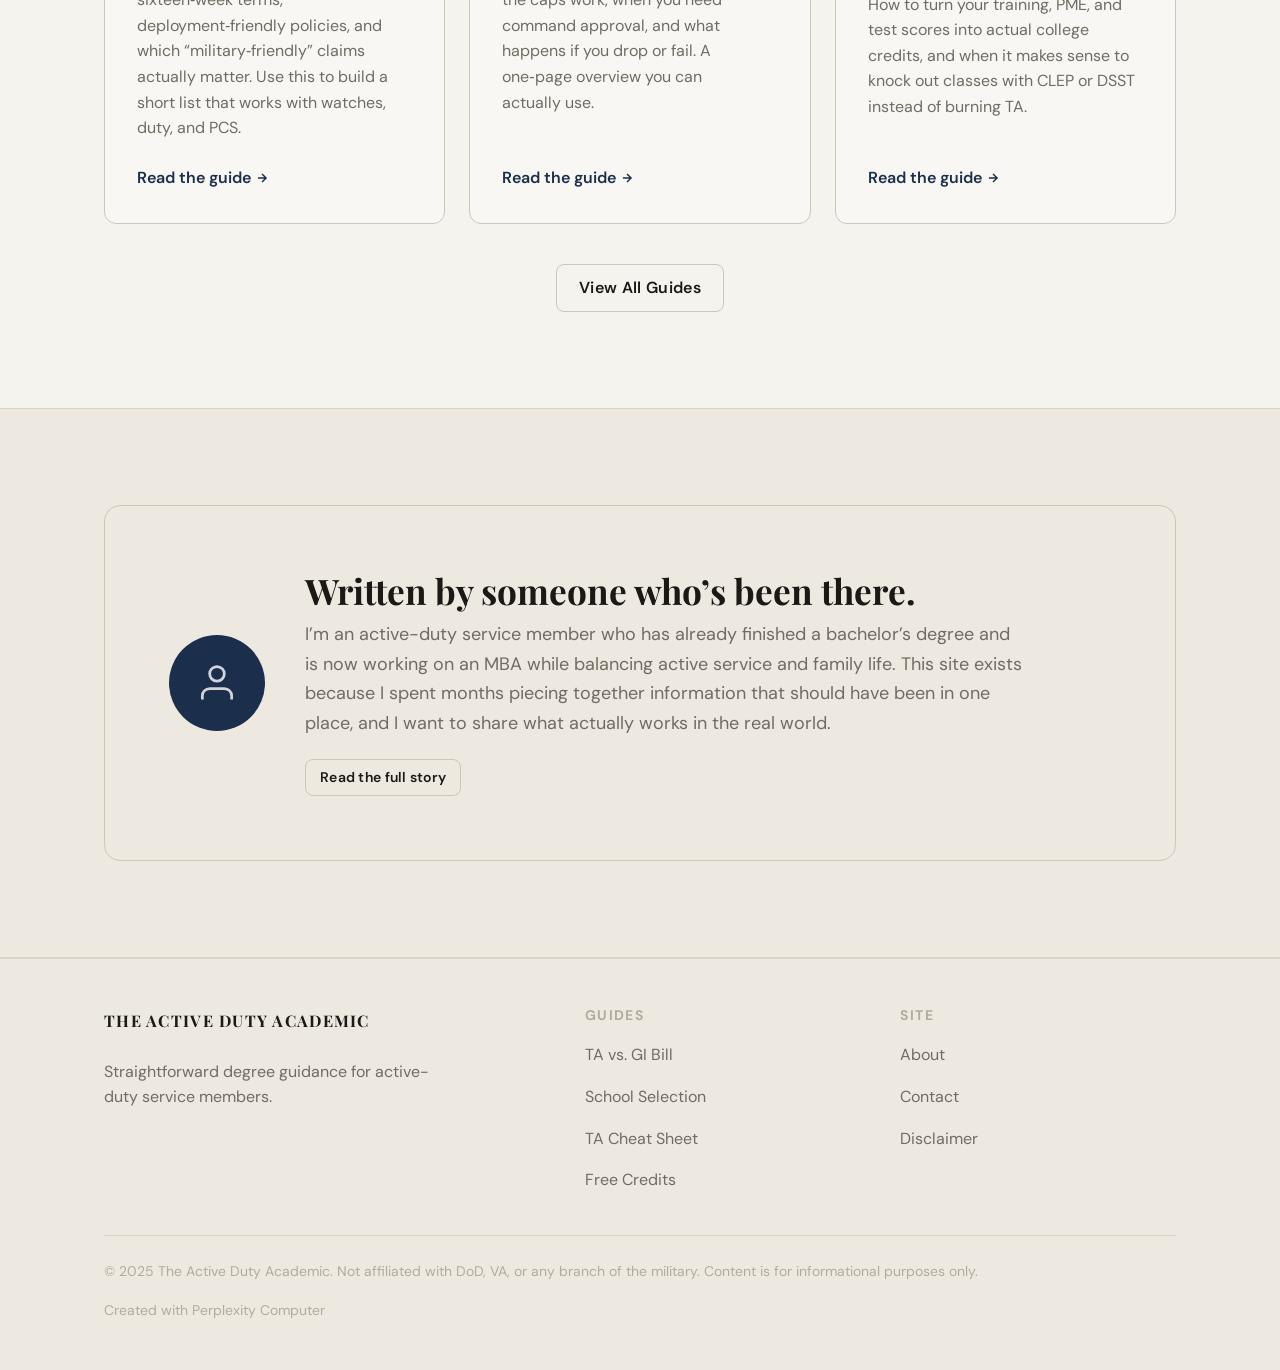
==== commit e0bef589: "removed about page link" ====
--- a/index.html
+++ b/index.html
@@ -57,7 +57,6 @@
         <ul class="nav-links" id="nav-links" role="list">
           <li><a href="index.html" class="active">Home</a></li>
           <li><a href="index.html#core-guides">Guides</a></li>
-          <li><a href="about.html">About</a></li>
           <li><a href="contact.html">Contact</a></li>
         </ul>
 
@@ -193,7 +192,7 @@
             </a>
           </article>
 
-          <!-- Credits & Testing (future) -->
+          <!-- Credits & Testing -->
           <article class="guide-card reveal">
             <div class="guide-card-icon">
               <svg width="20" height="20" viewBox="0 0 24 24" fill="none" stroke="currentColor" stroke-width="2" aria-hidden="true">
@@ -206,7 +205,7 @@
             <p class="guide-card-excerpt">
               How to turn your training, PME, and test scores into actual college credits, and when it makes sense to knock out classes with CLEP or DSST instead of burning TA.
             </p>
-            <a href="#" class="guide-card-link">
+            <a href="Posts/earning-credits.html" class="guide-card-link">
               Read the guide
               <svg width="14" height="14" viewBox="0 0 24 24" fill="none" stroke="currentColor" stroke-width="2.5" aria-hidden="true">
                 <path d="M5 12h14M12 5l7 7-7 7"></path>
@@ -262,7 +261,7 @@
             <li><a href="Posts/ta-vs-gi-bill.html">TA vs. GI Bill</a></li>
             <li><a href="Posts/school-selection.html">School Selection</a></li>
             <li><a href="Posts/how-ta-works.html">TA Cheat Sheet</a></li>
-            <li><a href="#">Free Credits</a></li>
+            <li><a href="Posts/earning-credits.html">Free Credits</a></li>
           </ul>
         </div>
 
--- a/assets/style.css
+++ b/assets/style.css
@@ -391,16 +391,22 @@
 @media (max-width: 768px) {
   .nav-links {
     display: none;
-    position: fixed;
-    inset: 0;
-    top: 4rem;
+    position: absolute;
+    top: calc(100% + 0.75rem);
+    right: 1rem;
+    left: 1rem;
     flex-direction: column;
-    align-items: center;
+    align-items: flex-start;
     justify-content: flex-start;
-    padding-top: var(--space-10);
-    gap: var(--space-8);
-    background: var(--color-bg);
-    z-index: 40;
+    gap: var(--space-4);
+    padding: var(--space-5);
+    background: rgba(27, 46, 75, 0.96);
+    border: 1px solid rgba(255, 255, 255, 0.08);
+    border-radius: var(--radius-lg);
+    box-shadow: var(--shadow-lg);
+    backdrop-filter: blur(12px);
+    -webkit-backdrop-filter: blur(12px);
+    z-index: 60;
   }
 
   .nav-links.open {
@@ -408,14 +414,25 @@
   }
 
   .nav-links a {
-    font-size: var(--text-lg);
+    width: 100%;
+    font-size: var(--text-base);
+    color: rgba(255, 255, 255, 0.92);
+    padding: 0.4rem 0;
+  }
+
+  .nav-links a:hover,
+  .nav-links a.active {
+    color: #ffffff;
   }
 
   .menu-toggle {
     display: flex;
   }
-}
-
+
+  .nav-inner {
+    position: relative;
+  }
+}
 /* =========================
    BUTTONS
 ========================= */
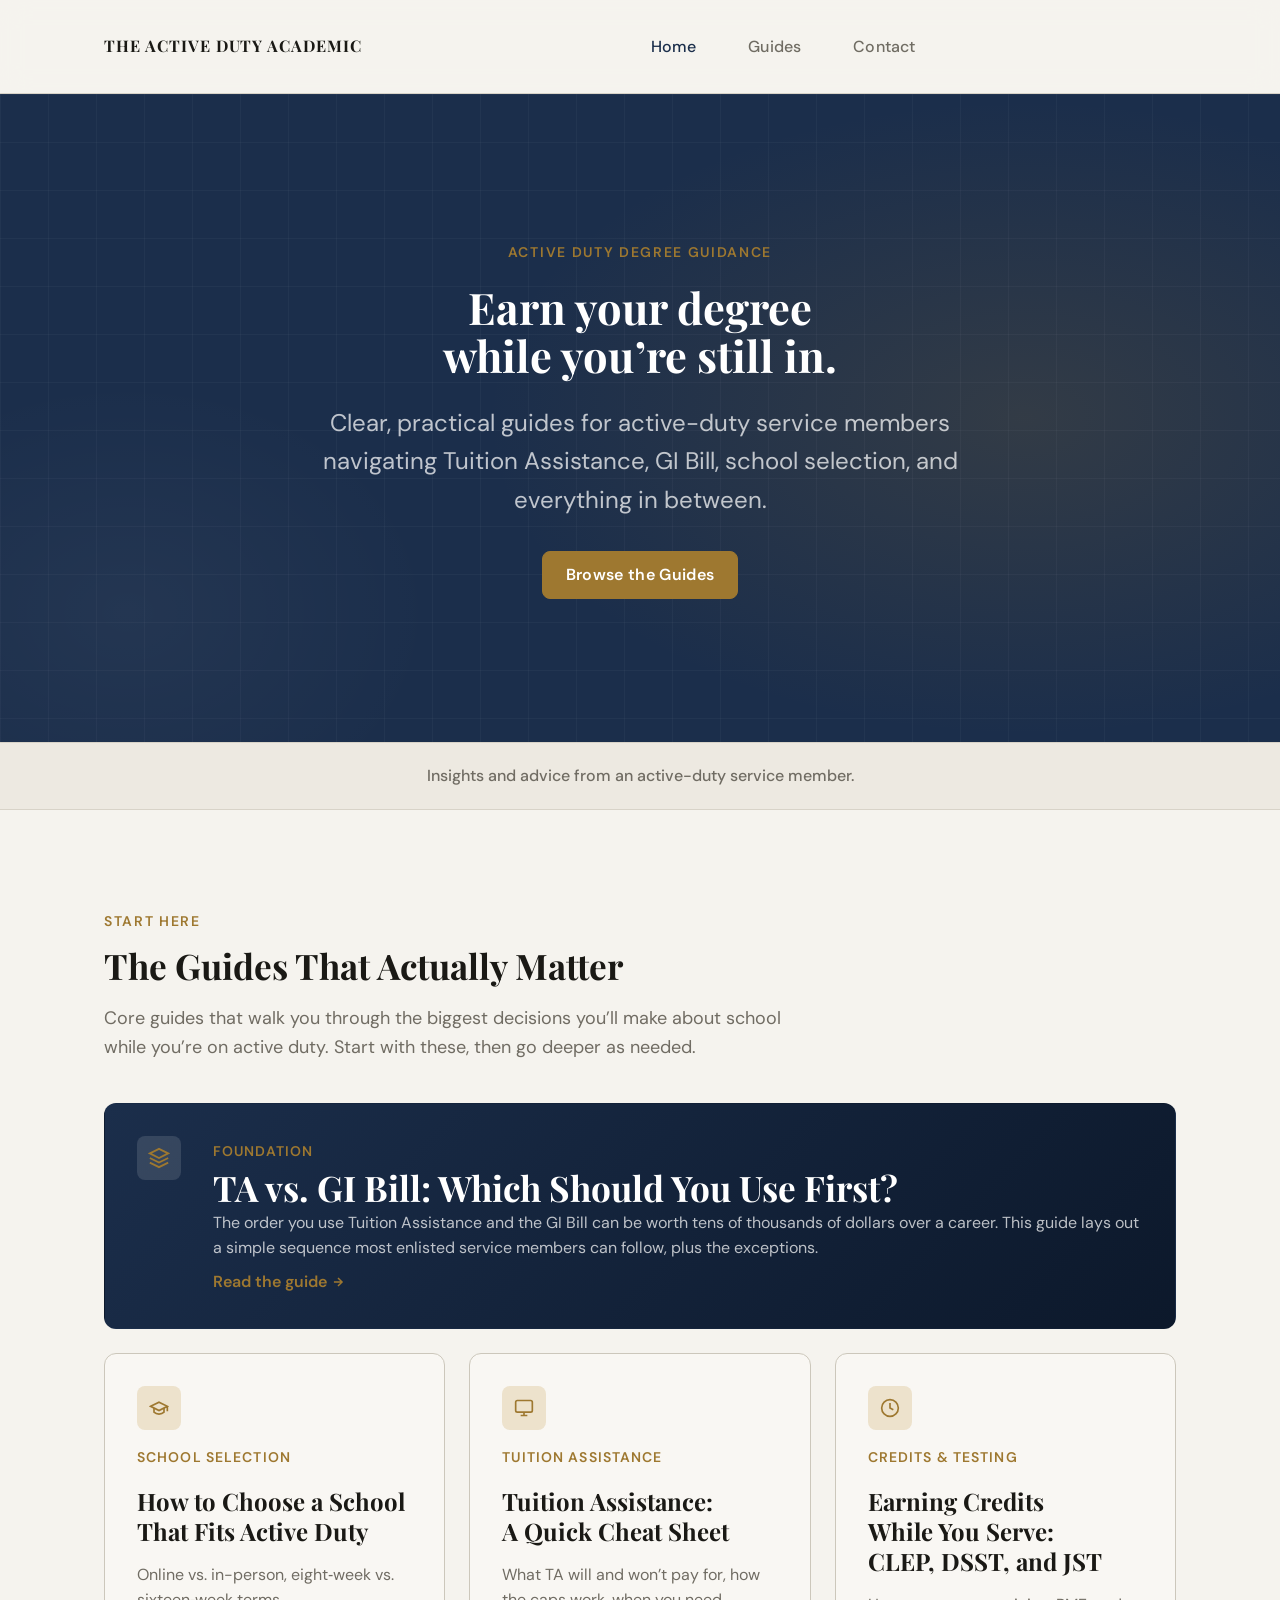
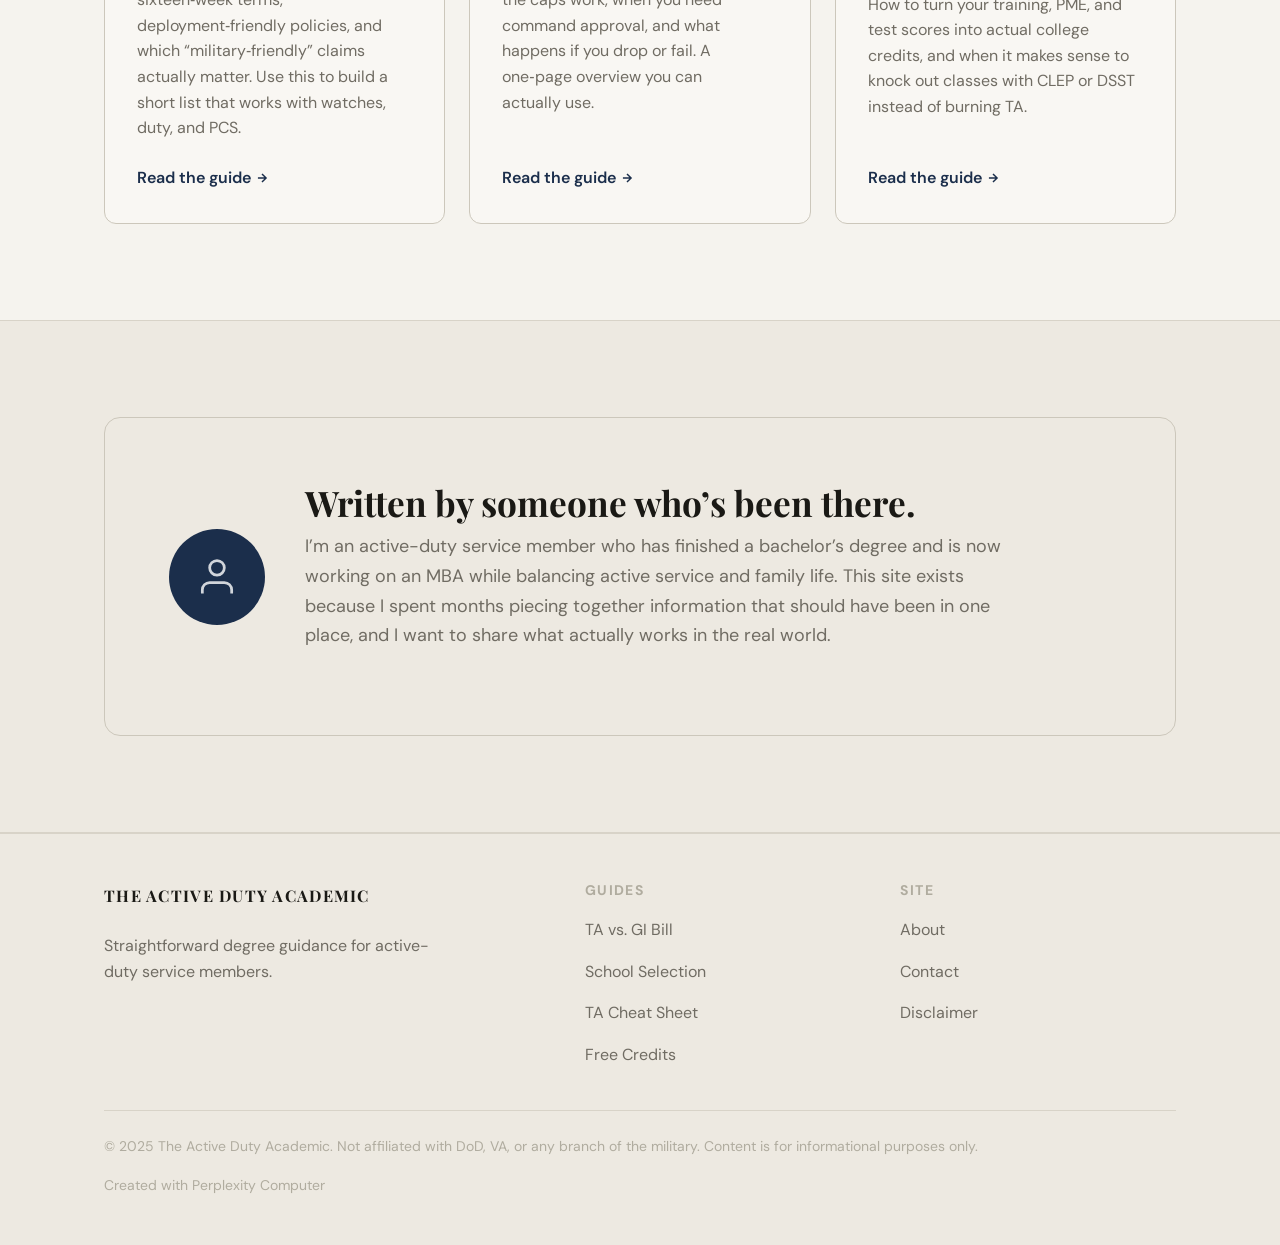
==== commit 929dc1e8: "simplifying homescreen display" ====
--- a/index.html
+++ b/index.html
@@ -92,7 +92,6 @@
 
             <div class="hero-actions">
               <a href="#core-guides" class="btn btn-primary">Browse the Guides</a>
-              <a href="about.html" class="btn btn-outline">Who This Is For</a>
             </div>
           </div>
         </div>
@@ -213,10 +212,6 @@
             </a>
           </article>
         </div>
-
-        <div style="margin-top: var(--space-10); text-align: center;">
-          <a href="#core-guides" class="btn btn-outline">View All Guides</a>
-        </div>
       </div>
     </section>
 
@@ -233,11 +228,10 @@
           <div class="about-strip-content">
             <h2 class="about-strip-name">Written by someone who’s been there.</h2>
             <p class="about-strip-bio">
-              I’m an active-duty service member who has already finished a bachelor’s degree and is now working on an MBA
+              I’m an active-duty service member who has finished a bachelor’s degree and is now working on an MBA
               while balancing active service and family life. This site exists because I spent months piecing together
               information that should have been in one place, and I want to share what actually works in the real world.
             </p>
-            <a href="about.html" class="btn btn-outline btn-sm">Read the full story</a>
           </div>
         </div>
       </div>
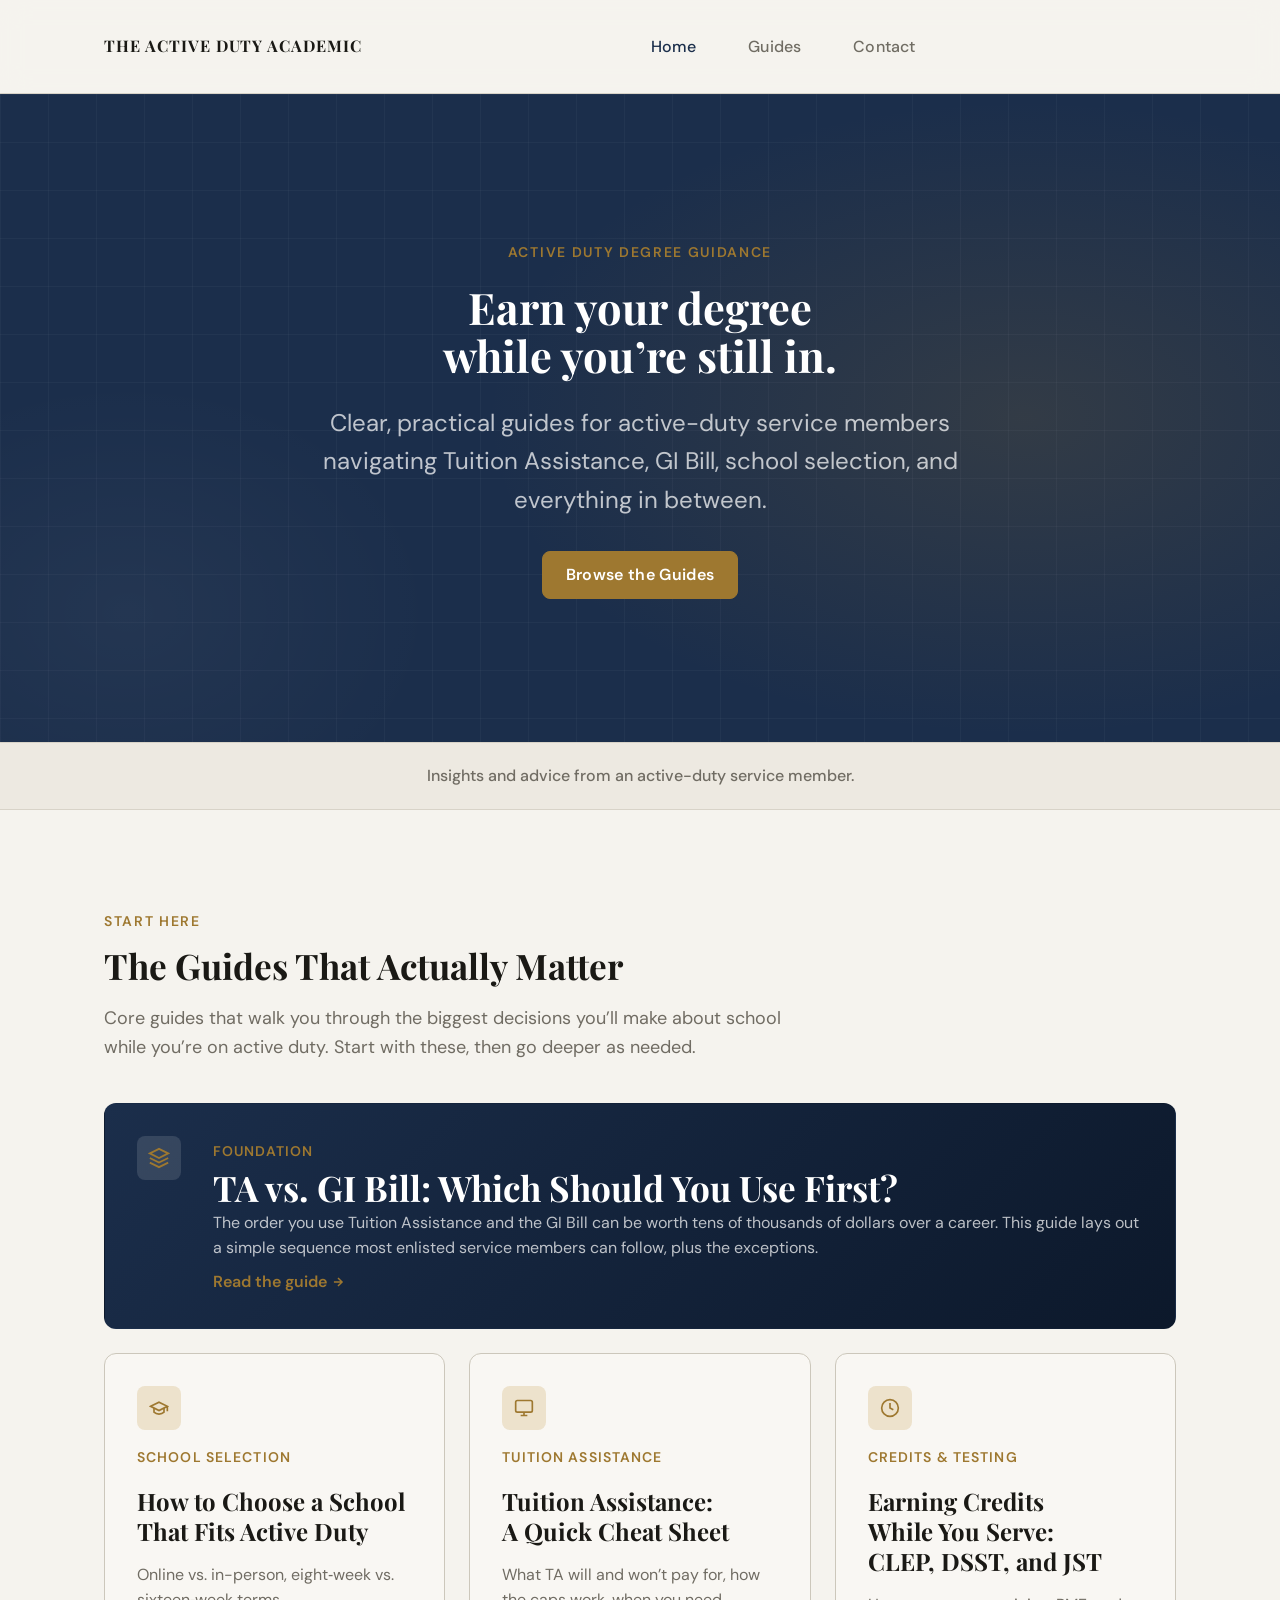
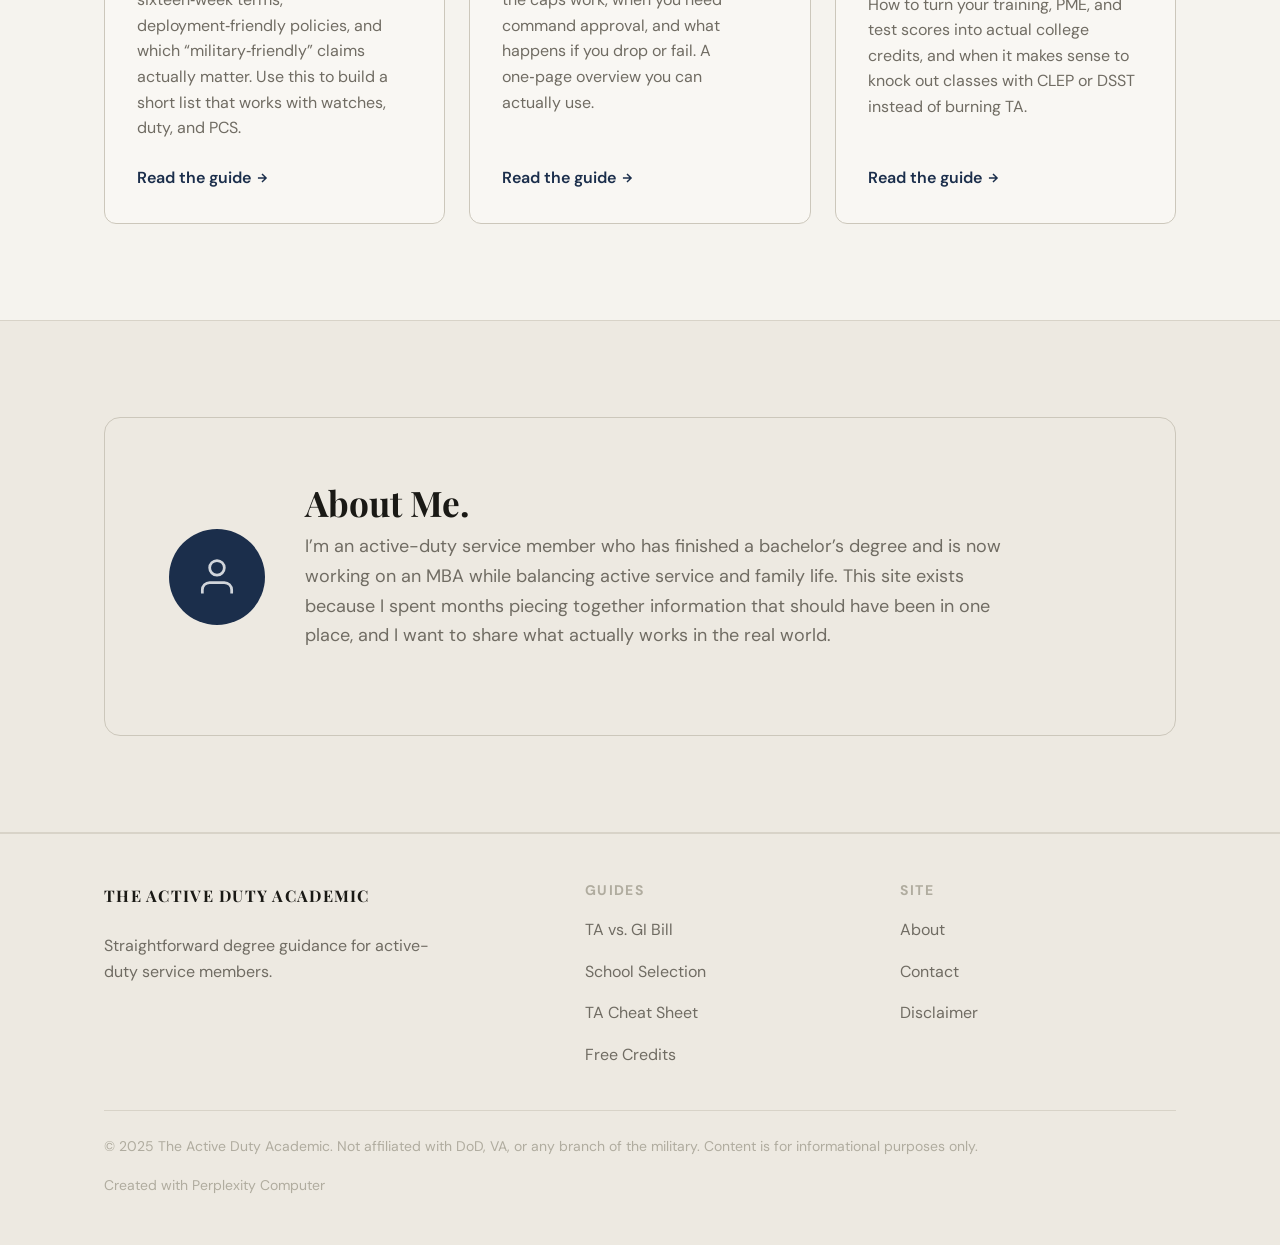
==== commit 94b7b1e1: "minor fixes" ====
--- a/index.html
+++ b/index.html
@@ -226,7 +226,7 @@
             </svg>
           </div>
           <div class="about-strip-content">
-            <h2 class="about-strip-name">Written by someone who’s been there.</h2>
+            <h2 class="about-strip-name">About Me.</h2>
             <p class="about-strip-bio">
               I’m an active-duty service member who has finished a bachelor’s degree and is now working on an MBA
               while balancing active service and family life. This site exists because I spent months piecing together
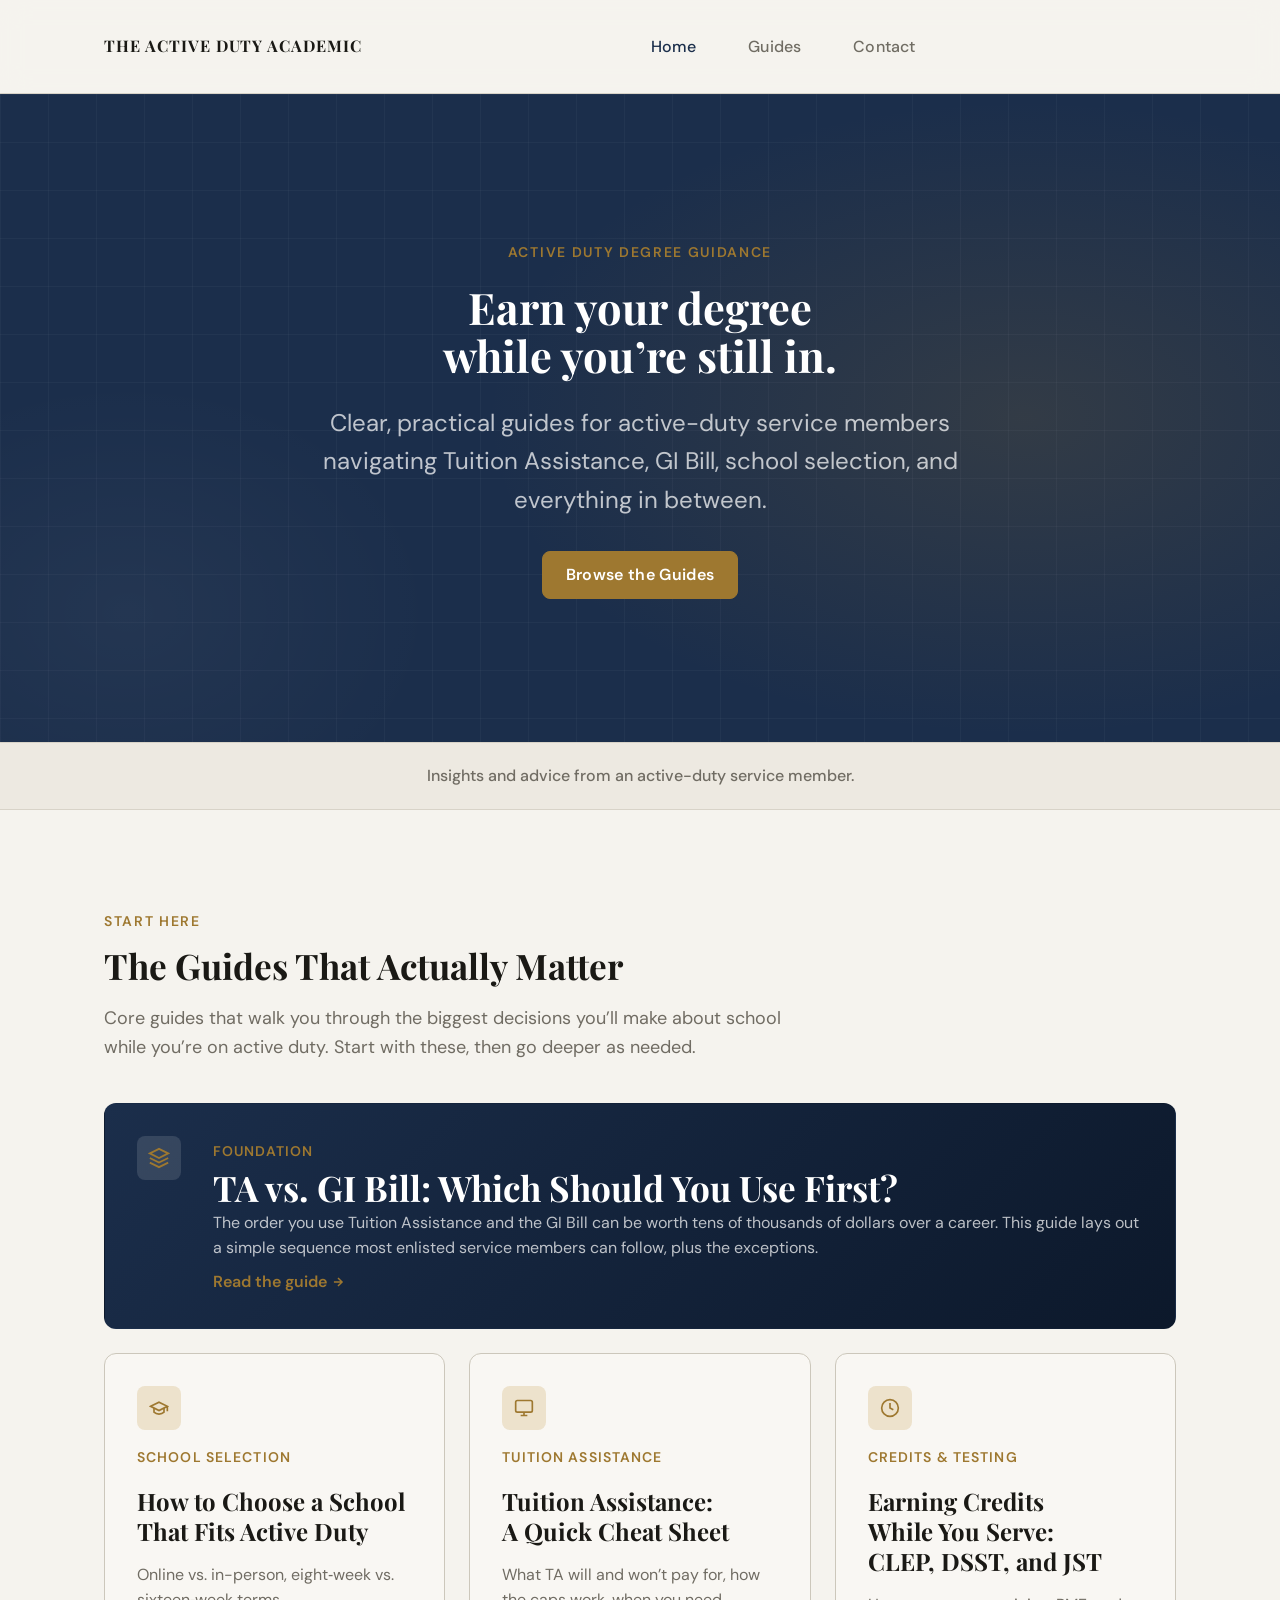
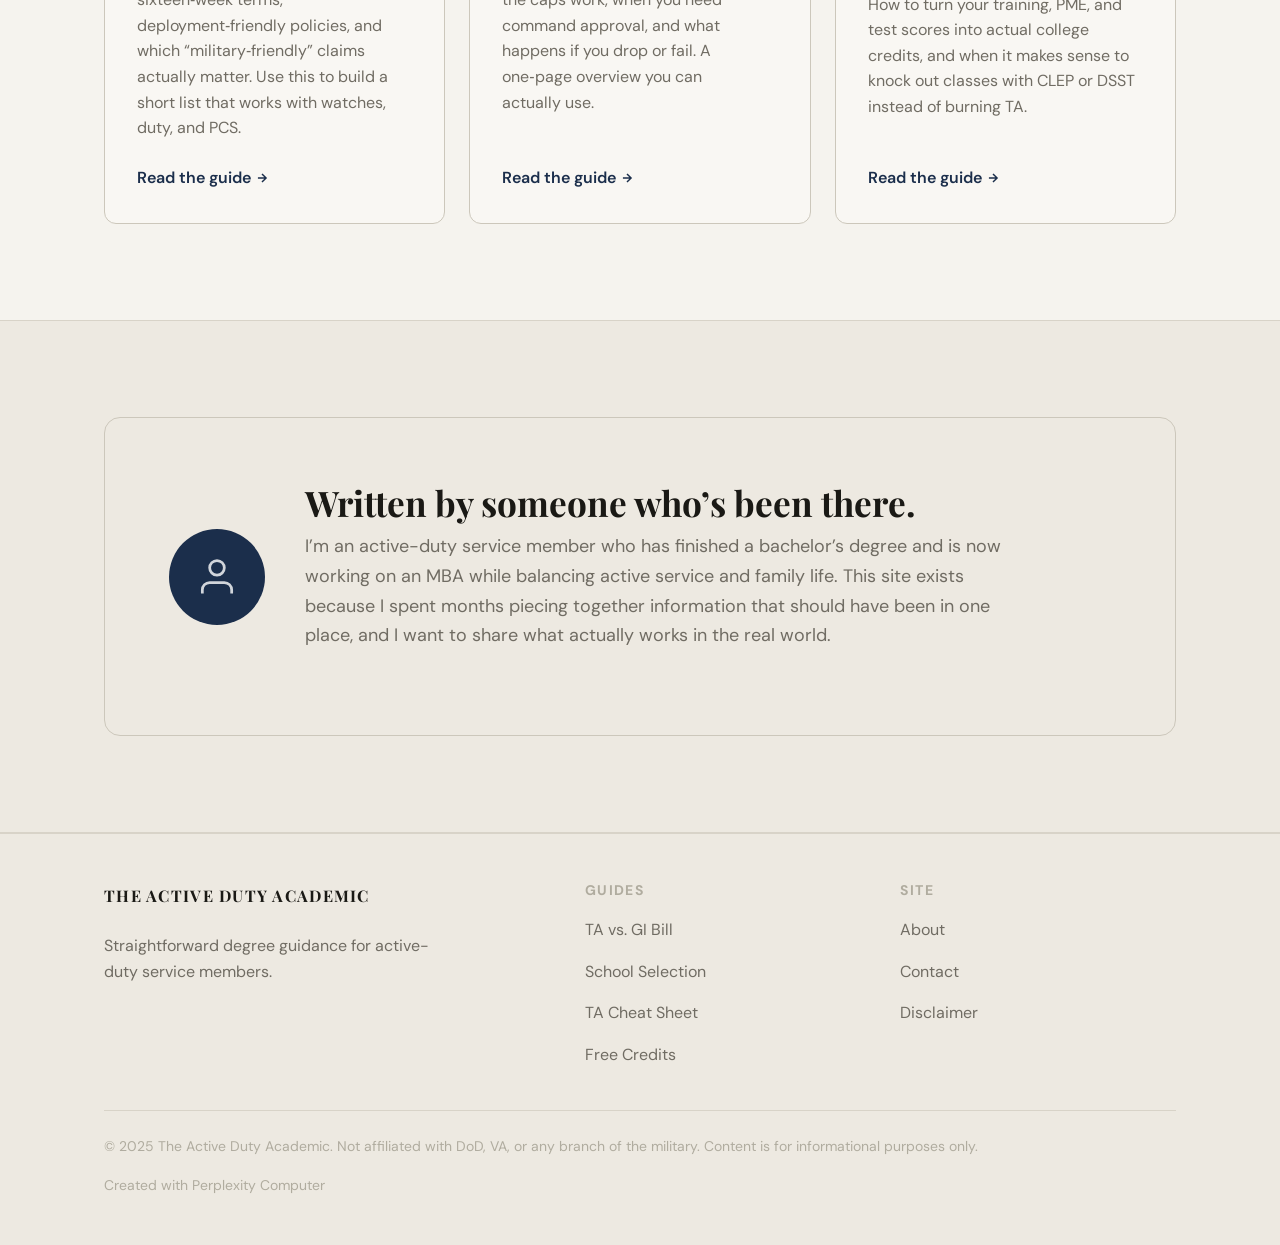
==== commit bc03b0fb: "undo" ====
--- a/index.html
+++ b/index.html
@@ -226,7 +226,7 @@
             </svg>
           </div>
           <div class="about-strip-content">
-            <h2 class="about-strip-name">About Me.</h2>
+            <h2 class="about-strip-name">Written by someone who’s been there.</h2>
             <p class="about-strip-bio">
               I’m an active-duty service member who has finished a bachelor’s degree and is now working on an MBA
               while balancing active service and family life. This site exists because I spent months piecing together
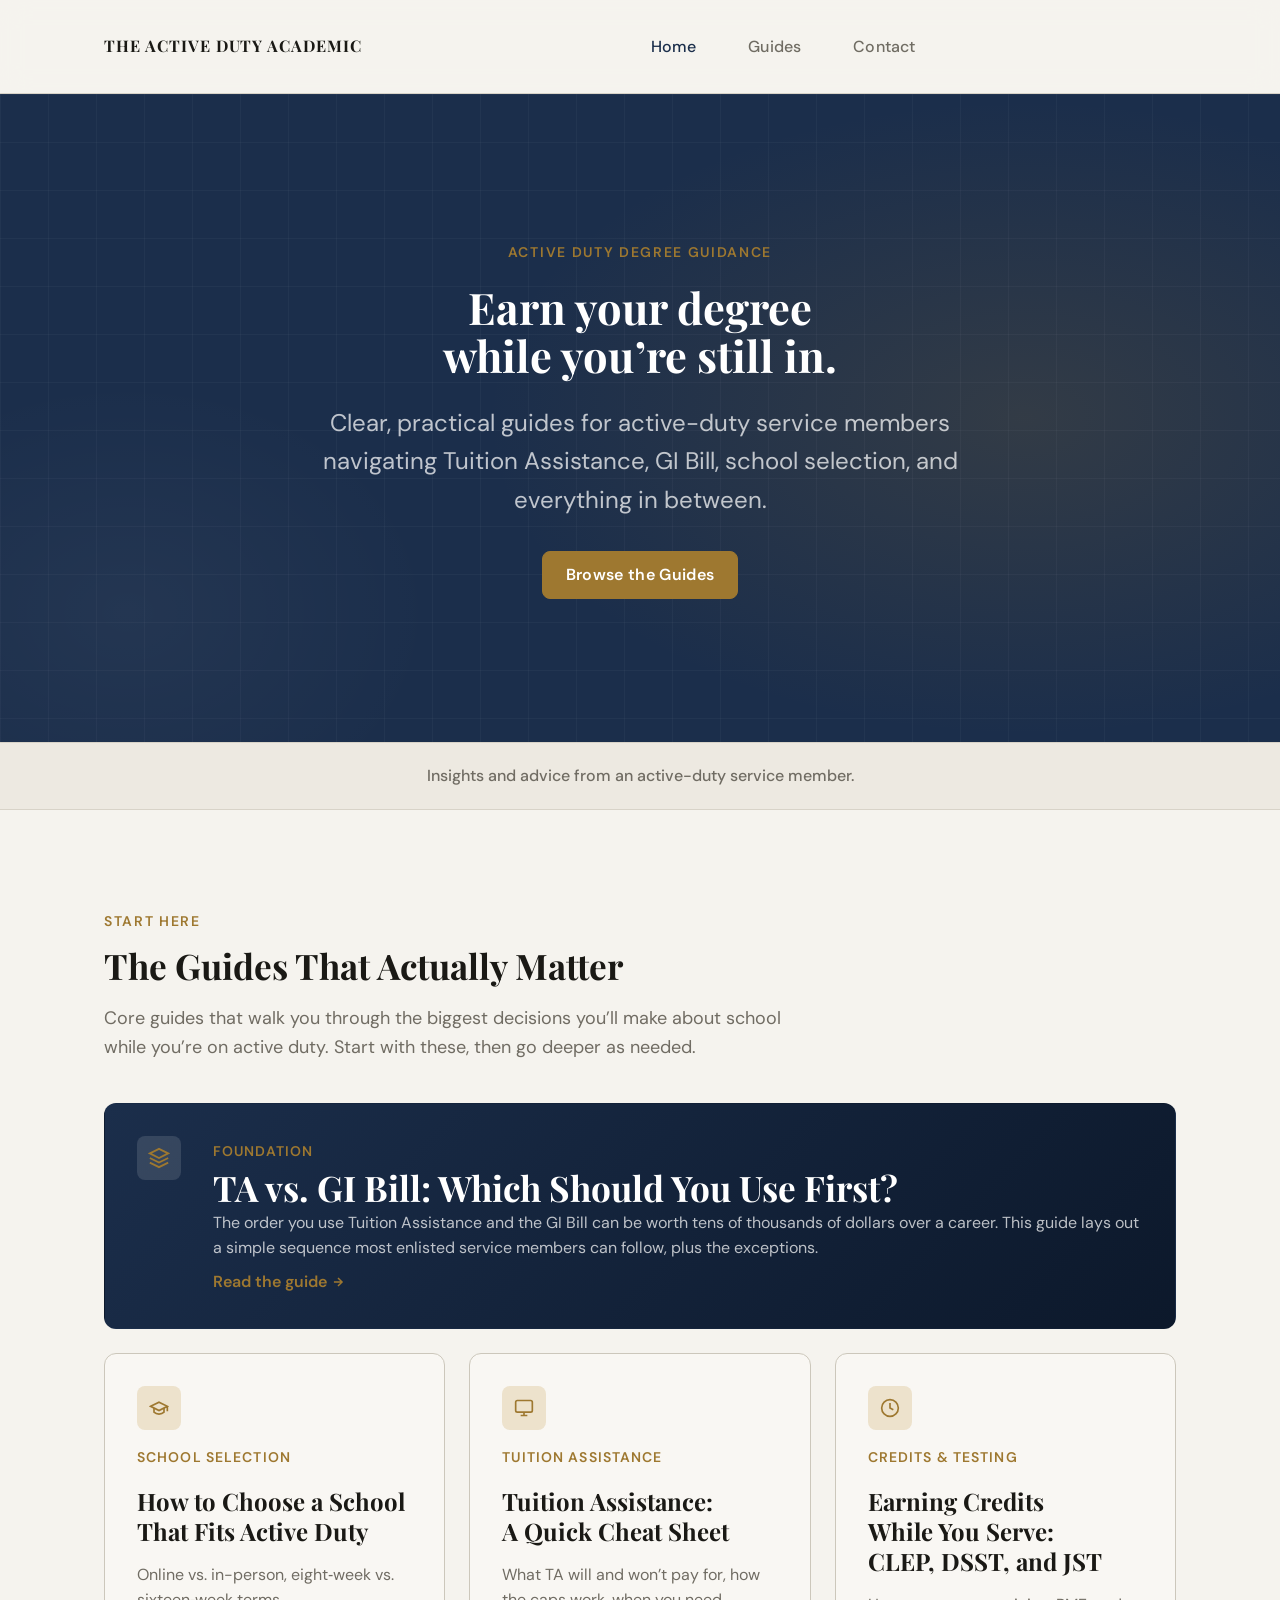
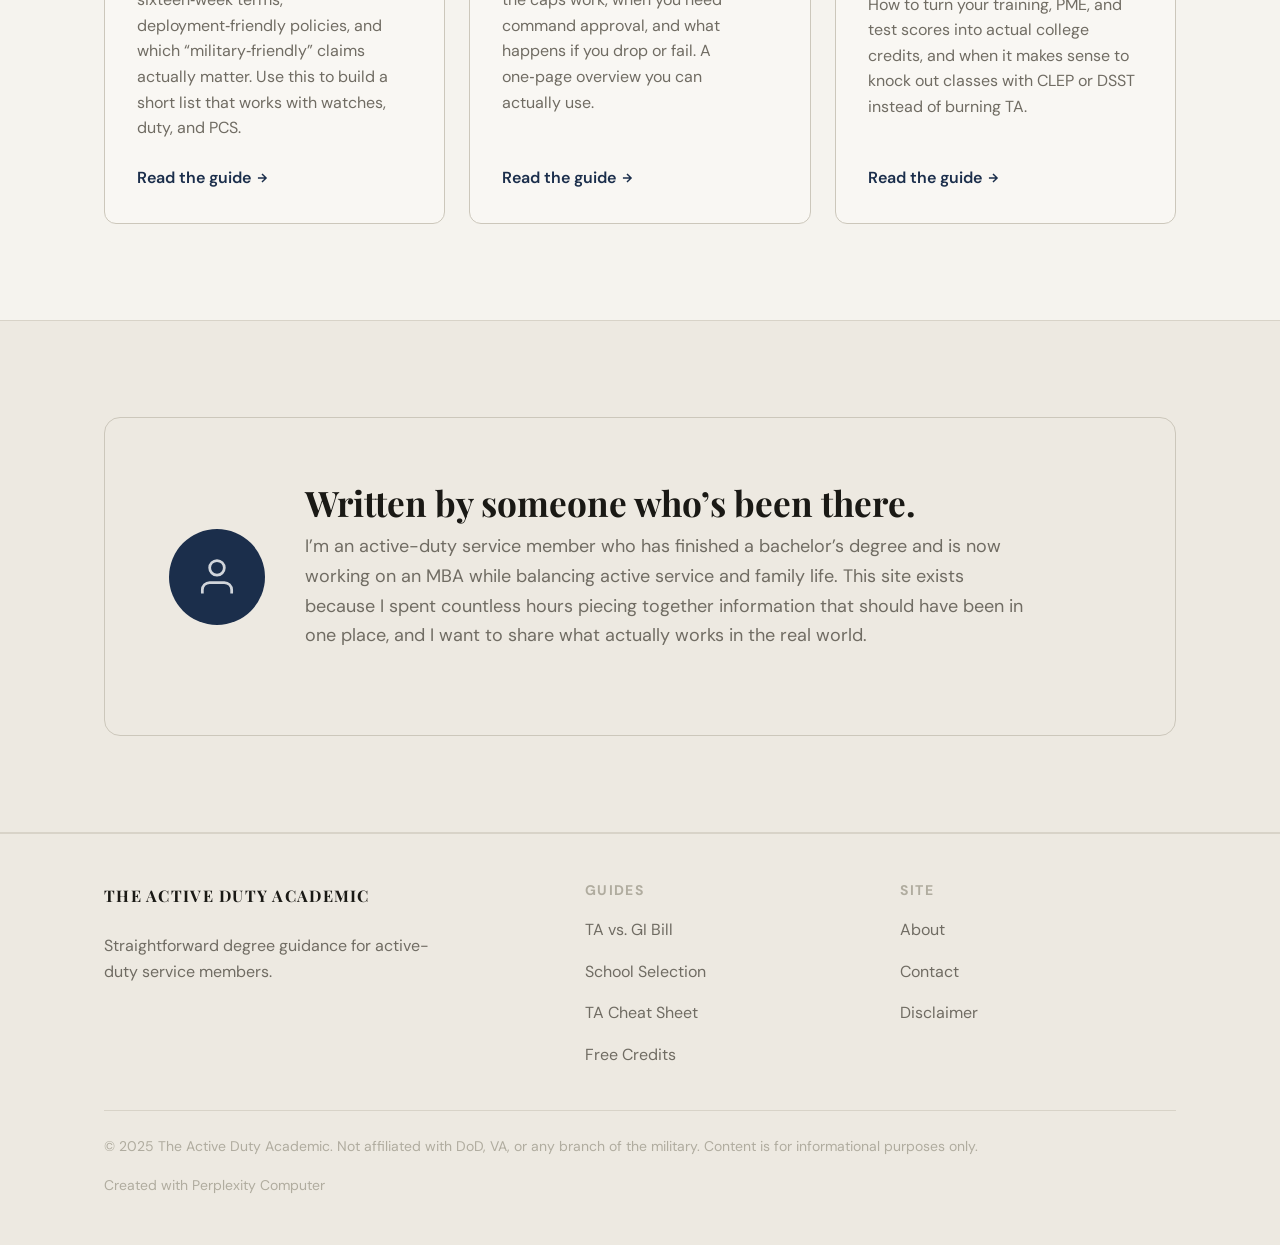
==== commit c35263dd: "minor changes to homepage" ====
--- a/index.html
+++ b/index.html
@@ -229,7 +229,7 @@
             <h2 class="about-strip-name">Written by someone who’s been there.</h2>
             <p class="about-strip-bio">
               I’m an active-duty service member who has finished a bachelor’s degree and is now working on an MBA
-              while balancing active service and family life. This site exists because I spent months piecing together
+              while balancing active service and family life. This site exists because I spent countless hours piecing together
               information that should have been in one place, and I want to share what actually works in the real world.
             </p>
           </div>
